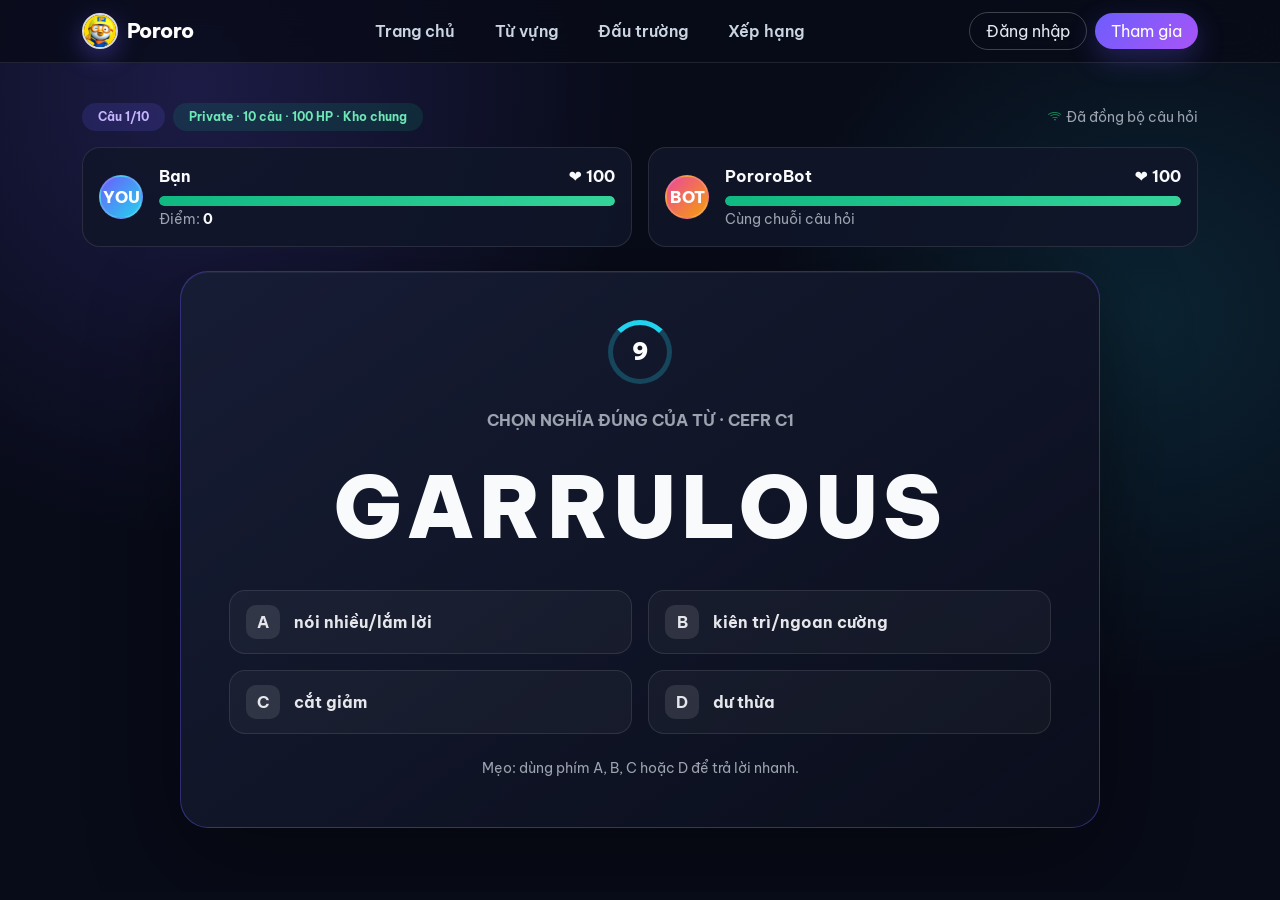
==== battle.html @ 4a579e3d "first commit" ====
<!doctype html>
<html lang="vi">
<head>
  <meta charset="utf-8"><meta name="viewport" content="width=device-width, initial-scale=1">
  <title>Trận đấu | Vocab Battle - Game từ vựng tiếng Anh 1v1</title>
  <link rel="icon" type="image/jpeg" href="assets/images/pororo.jpg">
  <link href="https://fonts.googleapis.com/css2?family=Be+Vietnam+Pro:wght@400;500;600;700;800;900&display=swap" rel="stylesheet"><link href="https://cdn.jsdelivr.net/npm/bootstrap@5.3.8/dist/css/bootstrap.min.css" rel="stylesheet"><link href="https://cdn.jsdelivr.net/npm/bootstrap-icons@1.13.1/font/bootstrap-icons.min.css" rel="stylesheet"><link href="assets/css/main.css" rel="stylesheet">
</head>
<body data-page="battle">
  <header id="siteNav"></header>
  <main class="battle-stage"><div class="container">
    <div class="d-flex flex-wrap justify-content-between align-items-center gap-2 mb-3"><div class="d-flex gap-2"><span class="badge badge-soft-primary rounded-pill px-3 py-2" id="roundLabel">Câu 1/10</span><span class="badge badge-soft-success rounded-pill px-3 py-2" id="battleModeLabel">Private · 10 câu · 100 HP</span></div><span class="small text-muted-vb"><i class="bi bi-wifi me-1 text-success"></i>Đã đồng bộ câu hỏi</span></div>
    <div class="row g-3 mb-4">
      <div class="col-6"><div class="player-card d-flex align-items-center gap-3"><div class="avatar">YOU</div><div class="flex-grow-1"><div class="d-flex justify-content-between"><strong>Bạn</strong><span>❤️ <strong id="playerHpValue">100</strong></span></div><div class="hp-track mt-2"><div class="hp-bar" id="playerHp"></div></div><small class="text-muted-vb">Điểm: <strong class="text-light" id="playerScore">0</strong></small></div></div></div>
      <div class="col-6"><div class="player-card d-flex align-items-center gap-3"><div class="avatar" style="--avatar-a:#ec4899;--avatar-b:#f59e0b">BOT</div><div class="flex-grow-1"><div class="d-flex justify-content-between"><strong>PororoBot</strong><span>❤️ <strong id="opponentHpValue">100</strong></span></div><div class="hp-track mt-2"><div class="hp-bar" id="opponentHp"></div></div><small class="text-muted-vb">Cùng chuỗi câu hỏi</small></div></div></div>
    </div>
    <section class="question-card text-center mx-auto" style="max-width:920px"><div class="d-flex justify-content-center"><div class="timer-ring" aria-label="Thời gian còn lại"><span id="timerLabel">10</span></div></div><p class="text-muted-vb text-uppercase fw-bold mt-4 mb-0">Chọn nghĩa đúng của từ · <span id="questionLevel">CEFR A1</span></p><h1 class="battle-word" id="battleWord">APPLE</h1><div class="row g-3" id="answers"></div><p class="small text-muted-vb mt-4 mb-0">Mẹo: dùng phím A, B, C hoặc D để trả lời nhanh.</p></section>
  </div></main>
  <div class="modal fade" id="resultModal" tabindex="-1" aria-hidden="true"><div class="modal-dialog modal-dialog-centered"><div class="modal-content bg-dark text-light border-secondary text-center"><div class="modal-body p-5"><i id="resultIcon" class="bi bi-trophy-fill text-warning display-2"></i><h2 class="mt-3" id="resultTitle">Chiến thắng!</h2><p class="text-muted-vb" id="resultCopy"></p><div class="d-grid gap-2"><a class="btn btn-vb rounded-pill" href="room.html">Chơi trận mới</a><a class="btn btn-outline-vb rounded-pill" href="leaderboard.html">Xem bảng xếp hạng</a></div></div></div></div></div>
  <script src="https://cdn.jsdelivr.net/npm/bootstrap@5.3.8/dist/js/bootstrap.bundle.min.js"></script><script src="assets/js/app.js"></script><script src="assets/js/vocabulary-data.js"></script><script src="assets/js/vocabulary-examples.js"></script><script src="assets/js/word-bank.js"></script><script src="assets/js/battle-config.js"></script><script src="assets/js/battle.js"></script>
</body>
</html>
---- assets/css/main.css ----
:root {
  --vb-primary: #6d5dfc;
  --vb-primary-dark: #4f46e5;
  --vb-secondary: #a855f7;
  --vb-accent: #22d3ee;
  --vb-bg: #080b18;
  --vb-surface: #11162a;
  --vb-surface-2: #171d35;
  --vb-border: rgba(255, 255, 255, 0.1);
  --vb-text: #f8fafc;
  --vb-muted: #9ca3af;
  --vb-success: #34d399;
  --vb-danger: #fb7185;
  --vb-warning: #fbbf24;
  --vb-radius: 20px;
}

* { box-sizing: border-box; }

html { scroll-behavior: smooth; }

body {
  min-height: 100vh;
  margin: 0;
  color: var(--vb-text);
  background:
    radial-gradient(circle at 15% 10%, rgba(109, 93, 252, 0.2), transparent 28rem),
    radial-gradient(circle at 90% 35%, rgba(34, 211, 238, 0.12), transparent 24rem),
    var(--vb-bg);
  font-family: "Be Vietnam Pro", system-ui, -apple-system, BlinkMacSystemFont, "Segoe UI", sans-serif;
}

.page-loader {
  position: fixed;
  z-index: 3000;
  inset: 0;
  display: grid;
  place-items: center;
  padding: 1.5rem;
  opacity: 1;
  visibility: visible;
  background:
    radial-gradient(circle at 50% 42%, rgba(109,93,252,.24), transparent 18rem),
    rgba(8,11,24,.96);
  backdrop-filter: blur(16px);
  transition: opacity .28s ease, visibility .28s ease;
}

.page-loader.is-hidden {
  opacity: 0;
  visibility: hidden;
  pointer-events: none;
}

.page-loader-card {
  display: flex;
  flex-direction: column;
  align-items: center;
  min-width: min(100%, 230px);
  padding: 1.5rem 1.75rem;
  text-align: center;
  border: 1px solid rgba(255,255,255,.1);
  border-radius: 24px;
  background: rgba(17,22,42,.82);
  box-shadow: 0 28px 80px rgba(0,0,0,.38);
}

.page-loader-logo-wrap {
  position: relative;
  display: grid;
  width: 78px;
  height: 78px;
  margin-bottom: .9rem;
  place-items: center;
}

.page-loader-logo {
  width: 58px;
  height: 58px;
  object-fit: cover;
  border: 3px solid rgba(255,255,255,.9);
  border-radius: 50%;
  box-shadow: 0 10px 28px rgba(109,93,252,.42);
}

.page-loader-ring {
  position: absolute;
  inset: 0;
  border: 3px solid rgba(255,255,255,.1);
  border-top-color: var(--vb-accent);
  border-right-color: var(--vb-primary);
  border-radius: 50%;
  animation: page-loader-spin .9s linear infinite;
}

.page-loader-title {
  color: #fff;
  font-size: 1rem;
  font-weight: 850;
}

.page-loader-message {
  margin-top: .25rem;
  color: #94a3b8;
  font-size: .78rem;
}

.page-loader-dots {
  display: flex;
  gap: .3rem;
  margin-top: .75rem;
}

.page-loader-dots i {
  width: 6px;
  height: 6px;
  border-radius: 50%;
  background: var(--vb-accent);
  animation: page-loader-dot .8s ease-in-out infinite alternate;
}

.page-loader-dots i:nth-child(2) { animation-delay: .15s; }
.page-loader-dots i:nth-child(3) { animation-delay: .3s; }

body.page-is-ready .navbar-vb,
body.page-is-ready .site-main,
body.page-is-ready .site-footer {
  animation: page-enter .42s cubic-bezier(.2,.7,.3,1) both;
}

body.page-is-ready .site-main { animation-delay: .04s; }
body.page-is-ready .site-footer { animation-delay: .08s; }

body.page-is-leaving .navbar-vb,
body.page-is-leaving .site-main,
body.page-is-leaving .site-footer {
  opacity: 0;
  transform: translateY(-8px);
  transition: opacity .2s ease, transform .2s ease;
}

@keyframes page-loader-spin {
  to { transform: rotate(360deg); }
}

@keyframes page-loader-dot {
  from { opacity: .3; transform: translateY(2px); }
  to { opacity: 1; transform: translateY(-2px); }
}

@keyframes page-enter {
  from { opacity: 0; transform: translateY(10px); }
  to { opacity: 1; transform: translateY(0); }
}

@media (prefers-reduced-motion: reduce) {
  .page-loader,
  body.page-is-leaving .navbar-vb,
  body.page-is-leaving .site-main,
  body.page-is-leaving .site-footer { transition: none; }

  .page-loader-ring,
  .page-loader-dots i,
  body.page-is-ready .navbar-vb,
  body.page-is-ready .site-main,
  body.page-is-ready .site-footer { animation: none; }
}

a { color: inherit; }

.site-main { min-height: calc(100vh - 148px); }

.navbar-vb {
  background: rgba(8, 11, 24, 0.78);
  border-bottom: 1px solid var(--vb-border);
  backdrop-filter: blur(18px);
}

.navbar-brand {
  font-weight: 800;
  letter-spacing: -0.025em;
}

.brand-mark {
  display: inline-block;
  width: 36px;
  height: 36px;
  margin-right: 0.55rem;
  object-fit: cover;
  border: 2px solid rgba(255, 255, 255, .85);
  border-radius: 50%;
  box-shadow: 0 8px 25px rgba(109, 93, 252, 0.38);
}

.brand-name { color: #fff; }
.brand-name span { color: #fff; }

.nav-link {
  color: #cbd5e1;
  font-weight: 600;
}

.nav-link:hover,
.nav-link.active { color: #fff; }

.nav-link.active { position: relative; }

.nav-link.active::after {
  position: absolute;
  right: 0.75rem;
  bottom: 0.2rem;
  left: 0.75rem;
  height: 2px;
  content: "";
  background: var(--vb-accent);
  border-radius: 999px;
}

.btn-vb {
  color: #fff;
  border: 0;
  background: linear-gradient(135deg, var(--vb-primary), var(--vb-secondary));
  box-shadow: 0 10px 28px rgba(109, 93, 252, 0.28);
}

.btn-vb:hover,
.btn-vb:focus {
  color: #fff;
  transform: translateY(-1px);
  box-shadow: 0 14px 32px rgba(109, 93, 252, 0.38);
}

.btn-outline-vb {
  color: #e2e8f0;
  border-color: rgba(255, 255, 255, 0.22);
}

.btn-outline-vb:hover {
  color: #fff;
  border-color: var(--vb-primary);
  background: rgba(109, 93, 252, 0.15);
}

.hero {
  position: relative;
  padding: 7rem 0 5rem;
  overflow: hidden;
}

.hero::after {
  position: absolute;
  top: 12%;
  right: -6rem;
  width: 22rem;
  height: 22rem;
  content: "";
  border: 1px solid rgba(255, 255, 255, 0.08);
  border-radius: 38% 62% 55% 45%;
  transform: rotate(18deg);
}

.eyebrow {
  display: inline-flex;
  gap: 0.5rem;
  align-items: center;
  padding: 0.48rem 0.85rem;
  color: #c4b5fd;
  font-size: 0.78rem;
  font-weight: 800;
  letter-spacing: 0.08em;
  text-transform: uppercase;
  border: 1px solid rgba(167, 139, 250, 0.25);
  border-radius: 999px;
  background: rgba(109, 93, 252, 0.1);
}

.hero-title {
  max-width: 780px;
  margin: 1.25rem 0;
  font-size: clamp(2.35rem, 5vw, 4.25rem);
  font-weight: 900;
  line-height: 1.03;
  letter-spacing: -0.05em;
}

.gradient-text {
  color: transparent;
  background: linear-gradient(90deg, #a78bfa, #22d3ee);
  -webkit-background-clip: text;
  background-clip: text;
}

.hero-copy {
  max-width: 640px;
  margin: 0;
  color: #aeb8cb;
  font-size: 1.1rem;
  line-height: 1.75;
}

.section-space { padding: 5rem 0; }

.section-title {
  font-size: clamp(2rem, 5vw, 3rem);
  font-weight: 850;
  letter-spacing: -0.04em;
}

.text-muted-vb { color: var(--vb-muted) !important; }

.glass-card {
  height: 100%;
  padding: 1.5rem;
  border: 1px solid var(--vb-border);
  border-radius: var(--vb-radius);
  background: linear-gradient(145deg, rgba(23, 29, 53, 0.9), rgba(14, 18, 35, 0.82));
  box-shadow: 0 24px 70px rgba(0, 0, 0, 0.25);
}

.feature-icon {
  display: grid;
  width: 50px;
  height: 50px;
  margin-bottom: 1.2rem;
  place-items: center;
  color: #fff;
  font-size: 1.3rem;
  border-radius: 15px;
  background: linear-gradient(135deg, rgba(109, 93, 252, 0.95), rgba(34, 211, 238, 0.65));
}

.stat-value {
  font-size: 2rem;
  font-weight: 900;
  letter-spacing: -0.04em;
}

.rank-row {
  display: flex;
  gap: 1rem;
  align-items: center;
  padding: 1rem 0;
  border-bottom: 1px solid var(--vb-border);
}

.rank-row:last-child { border-bottom: 0; }

.rank-number {
  width: 34px;
  font-weight: 900;
  text-align: center;
}

.avatar {
  display: grid;
  flex: 0 0 auto;
  width: 44px;
  height: 44px;
  place-items: center;
  color: #fff;
  font-weight: 800;
  border: 2px solid rgba(255,255,255,.15);
  border-radius: 50%;
  background: linear-gradient(135deg, var(--avatar-a, #6d5dfc), var(--avatar-b, #22d3ee));
}

.avatar-lg { width: 76px; height: 76px; font-size: 1.3rem; }
.avatar img { width: 100%; height: 100%; object-fit: cover; border-radius: inherit; }

.page-hero { padding: 4rem 0 2rem; }

.auth-shell {
  display: grid;
  min-height: calc(100vh - 76px);
  place-items: center;
  padding: 3rem 1rem;
}

.auth-card { width: min(100%, 470px); }

.social-btn {
  display: flex;
  gap: .75rem;
  align-items: center;
  justify-content: center;
  min-height: 48px;
  color: #e5e7eb;
  font-weight: 700;
  border: 1px solid var(--vb-border);
  border-radius: 14px;
  background: rgba(255, 255, 255, .04);
}

.social-btn:hover {
  color: #fff;
  border-color: rgba(255,255,255,.3);
  background: rgba(255,255,255,.08);
}

.social-btn.facebook { color: #dbeafe; background: rgba(24,119,242,.12); }

.auth-divider {
  display: flex;
  gap: 1rem;
  align-items: center;
  margin: 1.4rem 0;
  color: #64748b;
  font-size: .8rem;
  font-weight: 700;
  text-transform: uppercase;
}

.auth-divider::before,
.auth-divider::after {
  flex: 1;
  height: 1px;
  content: "";
  background: var(--vb-border);
}

.pororo-hero {
  position: relative;
  width: min(260px, 70vw);
  aspect-ratio: 1;
  margin: 2rem auto 0;
  overflow: hidden;
  border: 8px solid rgba(255,255,255,.08);
  border-radius: 42% 58% 46% 54%;
  box-shadow: 0 30px 80px rgba(79,70,229,.32);
  transform: rotate(3deg);
}

.pororo-hero img { width: 100%; height: 100%; object-fit: cover; }

.battle-launcher {
  position: relative;
  padding: clamp(1.25rem, 4vw, 2rem);
  border: 1px solid rgba(167,139,250,.3);
  border-radius: 28px;
  background: linear-gradient(145deg, rgba(23,29,53,.96), rgba(10,14,28,.94));
  box-shadow: 0 28px 80px rgba(0,0,0,.36), inset 0 1px 0 rgba(255,255,255,.06);
}

.battle-launcher::before {
  position: absolute;
  top: -1px;
  left: 12%;
  width: 76%;
  height: 2px;
  content: "";
  background: linear-gradient(90deg, transparent, var(--vb-accent), transparent);
}

.match-type-btn {
  display: flex;
  gap: .85rem;
  align-items: center;
  width: 100%;
  min-height: 82px;
  padding: 1rem;
  color: #e5e7eb;
  text-align: left;
  border: 1px solid var(--vb-border);
  border-radius: 17px;
  background: rgba(255,255,255,.035);
  transition: .2s ease;
}

.match-type-btn:hover,
.match-type-btn.active {
  color: #fff;
  border-color: var(--vb-primary);
  background: rgba(109,93,252,.16);
  transform: translateY(-2px);
}

.match-type-icon {
  display: grid;
  width: 42px;
  height: 42px;
  flex: 0 0 auto;
  place-items: center;
  color: #fff;
  font-size: 1.15rem;
  border-radius: 13px;
  background: linear-gradient(135deg, var(--vb-primary), var(--vb-secondary));
}

.mode-option { position: relative; }
.mode-option input { position: absolute; opacity: 0; pointer-events: none; }
.mode-option label {
  display: block;
  padding: .85rem .5rem;
  color: #94a3b8;
  font-weight: 800;
  text-align: center;
  cursor: pointer;
  border: 1px solid var(--vb-border);
  border-radius: 14px;
  background: rgba(255,255,255,.03);
  transition: .2s ease;
}
.mode-option label small { display: block; margin-top: .15rem; font-size: .68rem; font-weight: 500; }
.mode-option input:checked + label {
  color: #fff;
  border-color: var(--vb-accent);
  background: rgba(34,211,238,.11);
  box-shadow: 0 0 0 3px rgba(34,211,238,.06);
}

.battle-summary {
  display: flex;
  flex-wrap: wrap;
  gap: .5rem;
  color: #94a3b8;
  font-size: .78rem;
}
.battle-summary span { padding: .35rem .6rem; border-radius: 999px; background: rgba(255,255,255,.05); }

.form-label { color: #dbe4f3; font-weight: 700; }

.form-control,
.form-select {
  min-height: 48px;
  color: #f8fafc;
  border-color: rgba(255,255,255,.12);
  background-color: rgba(8,11,24,.72);
}

.form-control:focus,
.form-select:focus {
  color: #fff;
  border-color: var(--vb-primary);
  background-color: #0f1428;
  box-shadow: 0 0 0 .25rem rgba(109,93,252,.15);
}

.form-control::placeholder { color: #64748b; }
.form-select option { color: #111827; }

#wordModal .form-select,
#wordModal .form-select:focus {
  color: #fff;
}

#wordModal .form-select option {
  color: #fff;
  background-color: #0f1428;
}

.input-group-text {
  color: #94a3b8;
  border-color: rgba(255,255,255,.12);
  background: rgba(8,11,24,.72);
}

.profile-banner {
  height: 145px;
  border-radius: var(--vb-radius) var(--vb-radius) 0 0;
  background:
    linear-gradient(125deg, rgba(109,93,252,.9), rgba(168,85,247,.65)),
    repeating-linear-gradient(45deg, transparent, transparent 16px, rgba(255,255,255,.08) 16px, rgba(255,255,255,.08) 17px);
}

.profile-avatar-wrap { margin-top: -42px; }

.table-vb { --bs-table-bg: transparent; --bs-table-color: #e5e7eb; }
.table-vb > :not(caption) > * > * { padding: 1rem; border-bottom-color: var(--vb-border); }

.badge-soft-primary { color: #c4b5fd; background: rgba(109,93,252,.16); }
.badge-soft-success { color: #6ee7b7; background: rgba(16,185,129,.14); }
.badge-soft-warning { color: #fde68a; background: rgba(245,158,11,.15); }
.badge-soft-danger { color: #fda4af; background: rgba(244,63,94,.14); }

.role-pill {
  padding: .15rem .4rem;
  color: #fde68a;
  font-size: .62rem;
  font-weight: 800;
  text-transform: uppercase;
  border-radius: 999px;
  background: rgba(245,158,11,.16);
}

.bank-tabs {
  display: inline-flex;
  flex-wrap: wrap;
  gap: .35rem;
  padding: .3rem;
  border: 1px solid var(--vb-border);
  border-radius: 15px;
  background: rgba(8,11,24,.45);
}

.bank-tab {
  padding: .65rem 1rem;
  color: #94a3b8;
  font-weight: 750;
  border: 0;
  border-radius: 11px;
  background: transparent;
}

.bank-tab:hover,
.bank-tab.active { color: #fff; background: rgba(109,93,252,.18); }

.upload-dropzone {
  padding: 2rem 1rem;
  text-align: center;
  cursor: pointer;
  border: 1px dashed rgba(34,211,238,.38);
  border-radius: 18px;
  background: rgba(34,211,238,.045);
}

.upload-dropzone:hover,
.upload-dropzone.dragover { border-color: var(--vb-accent); background: rgba(34,211,238,.09); }

.level-filter-buttons {
  display: grid;
  grid-template-columns: repeat(6, 1fr);
  gap: .35rem;
  padding: .3rem;
  border: 1px solid var(--vb-border);
  border-radius: 14px;
  background: rgba(8,11,24,.55);
}

.level-filter-btn {
  min-height: 40px;
  padding: .45rem .35rem;
  color: #94a3b8;
  font-size: .82rem;
  font-weight: 800;
  border: 0;
  border-radius: 10px;
  background: transparent;
  transition: .18s ease;
}

.level-filter-btn:hover,
.level-filter-btn.active {
  color: #fff;
  background: linear-gradient(135deg, rgba(109,93,252,.8), rgba(168,85,247,.6));
}

@media (max-width: 575.98px) {
  .level-filter-buttons { grid-template-columns: repeat(3, 1fr); }
}

.room-code {
  padding: 1.5rem;
  color: #fff;
  font-family: ui-monospace, SFMono-Regular, Menlo, monospace;
  font-size: clamp(2rem, 8vw, 4rem);
  font-weight: 900;
  letter-spacing: .18em;
  text-align: center;
  border: 1px dashed rgba(255,255,255,.25);
  border-radius: 18px;
  background: rgba(8,11,24,.6);
}

.battle-stage {
  position: relative;
  min-height: calc(100vh - 76px);
  padding: 2.5rem 0 4rem;
  overflow: hidden;
}

.player-card {
  padding: 1rem;
  border: 1px solid var(--vb-border);
  border-radius: 18px;
  background: rgba(17,22,42,.88);
}

.hp-track {
  height: 10px;
  overflow: hidden;
  border-radius: 999px;
  background: rgba(255,255,255,.1);
}

.hp-bar {
  width: 100%;
  height: 100%;
  border-radius: inherit;
  background: linear-gradient(90deg, #10b981, #34d399);
  transition: width .45s ease, background .3s ease;
}

.question-card {
  padding: clamp(1.5rem, 5vw, 3rem);
  border: 1px solid rgba(109,93,252,.38);
  border-radius: 28px;
  background: linear-gradient(145deg, rgba(23,29,53,.98), rgba(10,14,28,.96));
  box-shadow: 0 30px 90px rgba(0,0,0,.38), inset 0 1px 0 rgba(255,255,255,.05);
}

.timer-ring {
  display: grid;
  width: 64px;
  height: 64px;
  place-items: center;
  color: #fff;
  font-size: 1.45rem;
  font-weight: 900;
  border: 5px solid rgba(34,211,238,.25);
  border-top-color: var(--vb-accent);
  border-radius: 50%;
}

.battle-word {
  margin: 1.5rem 0 2rem;
  font-size: clamp(2.4rem, 7vw, 5.3rem);
  font-weight: 900;
  letter-spacing: .06em;
}

.answer-btn {
  display: flex;
  gap: .9rem;
  align-items: center;
  width: 100%;
  min-height: 64px;
  padding: .85rem 1rem;
  color: #e5e7eb;
  font-weight: 700;
  text-align: left;
  border: 1px solid var(--vb-border);
  border-radius: 16px;
  background: rgba(255,255,255,.035);
  transition: .2s ease;
}

.answer-btn:hover:not(:disabled) {
  color: #fff;
  border-color: var(--vb-primary);
  background: rgba(109,93,252,.14);
  transform: translateY(-2px);
}

.answer-btn:disabled { cursor: not-allowed; opacity: .76; }
.answer-btn.correct { border-color: var(--vb-success); background: rgba(16,185,129,.18); }
.answer-btn.wrong { border-color: var(--vb-danger); background: rgba(244,63,94,.17); }

.answer-key {
  display: grid;
  width: 34px;
  height: 34px;
  flex: 0 0 auto;
  place-items: center;
  border-radius: 10px;
  background: rgba(255,255,255,.1);
}

.word-list-item {
  padding: 1rem;
  border-bottom: 1px solid var(--vb-border);
}

.word-list-item:last-child { border-bottom: 0; }

.word-list-summary { min-width: 0; }

.word-toggle,
.word-toggle-static {
  min-width: 0;
  padding: 0;
  color: inherit;
  text-align: left;
  border: 0;
  background: transparent;
}

.word-toggle { cursor: pointer; }

.word-toggle:focus-visible {
  outline: 2px solid var(--vb-accent);
  outline-offset: 6px;
  border-radius: 10px;
}

.word-summary-content {
  min-width: 0;
  padding: .15rem;
  border-radius: 12px;
  transition: background .18s ease;
}

.word-toggle:hover .word-summary-content { background: rgba(255,255,255,.035); }

.word-toggle-icon {
  flex: 0 0 auto;
  color: var(--vb-accent);
  transition: transform .2s ease;
}

.word-toggle-icon.is-open { transform: rotate(180deg); }

.word-example {
  margin: .85rem 0 .1rem 4.25rem;
  padding: .85rem 1rem;
  color: #dbeafe;
  border-left: 3px solid var(--vb-accent);
  border-radius: 0 12px 12px 0;
  background: rgba(34,211,238,.07);
}

.word-example-label {
  margin-bottom: .3rem;
  color: var(--vb-accent);
  font-size: .75rem;
  font-weight: 800;
  letter-spacing: .04em;
  text-transform: uppercase;
}

@media (max-width: 575.98px) {
  .word-example { margin-left: 0; }
  .word-list-summary { align-items: flex-start !important; }
  .word-summary-content { align-items: flex-start !important; }
}

.cta-panel {
  padding: clamp(2rem, 6vw, 4rem);
  border: 1px solid rgba(167,139,250,.2);
  border-radius: 30px;
  background: linear-gradient(135deg, rgba(79,70,229,.3), rgba(168,85,247,.18));
}

.site-footer {
  padding: 1.4rem 0;
  color: #7f8ba3;
  border-top: 1px solid var(--vb-border);
  background: rgba(8,11,24,.75);
}

.toast-container { z-index: 1090; }

@media (max-width: 991.98px) {
  .nav-link.active::after { display: none; }
  .navbar-collapse { padding: 1rem 0; }
  .hero { padding-top: 5rem; }
  .hero-title { max-width: 650px; }
}

@media (max-width: 575.98px) {
  .section-space { padding: 3.5rem 0; }
  .glass-card { padding: 1.15rem; }
  .room-code { letter-spacing: .08em; }
  .battle-stage { padding-top: 1.2rem; }
  .player-card .avatar { display: none; }
}
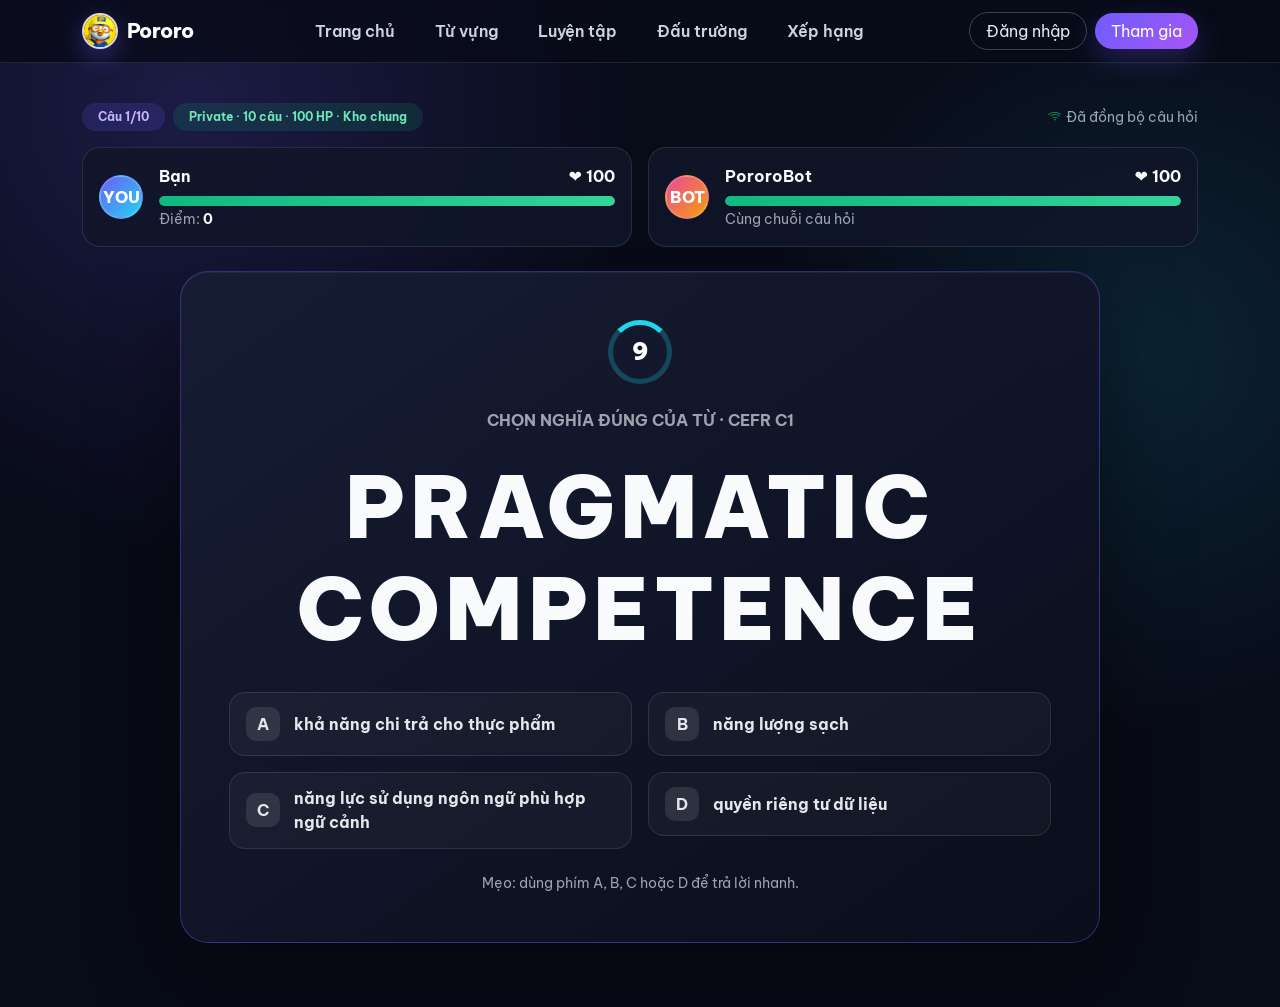
==== commit c051fa05: "Add advanced C1-C2 vocabulary practice topics" ====
--- a/battle.html
+++ b/battle.html
@@ -17,6 +17,6 @@
     <section class="question-card text-center mx-auto" style="max-width:920px"><div class="d-flex justify-content-center"><div class="timer-ring" aria-label="Thời gian còn lại"><span id="timerLabel">10</span></div></div><p class="text-muted-vb text-uppercase fw-bold mt-4 mb-0">Chọn nghĩa đúng của từ · <span id="questionLevel">CEFR A1</span></p><h1 class="battle-word" id="battleWord">APPLE</h1><div class="row g-3" id="answers"></div><p class="small text-muted-vb mt-4 mb-0">Mẹo: dùng phím A, B, C hoặc D để trả lời nhanh.</p></section>
   </div></main>
   <div class="modal fade" id="resultModal" tabindex="-1" aria-hidden="true"><div class="modal-dialog modal-dialog-centered"><div class="modal-content bg-dark text-light border-secondary text-center"><div class="modal-body p-5"><i id="resultIcon" class="bi bi-trophy-fill text-warning display-2"></i><h2 class="mt-3" id="resultTitle">Chiến thắng!</h2><p class="text-muted-vb" id="resultCopy"></p><div class="d-grid gap-2"><a class="btn btn-vb rounded-pill" href="room.html">Chơi trận mới</a><a class="btn btn-outline-vb rounded-pill" href="leaderboard.html">Xem bảng xếp hạng</a></div></div></div></div></div>
-  <script src="https://cdn.jsdelivr.net/npm/bootstrap@5.3.8/dist/js/bootstrap.bundle.min.js"></script><script src="assets/js/app.js"></script><script src="assets/js/vocabulary-data.js"></script><script src="assets/js/vocabulary-examples.js"></script><script src="assets/js/word-bank.js"></script><script src="assets/js/battle-config.js"></script><script src="assets/js/battle.js"></script>
+  <script src="https://cdn.jsdelivr.net/npm/bootstrap@5.3.8/dist/js/bootstrap.bundle.min.js"></script><script src="assets/js/app.js"></script><script src="assets/js/vocabulary-data.js"></script><script src="assets/js/vocabulary-examples.js"></script><script src="assets/js/ielts-band7-data.js"></script><script src="assets/js/ielts-advanced-data.js"></script><script src="assets/js/word-bank.js"></script><script src="assets/js/battle-config.js"></script><script src="assets/js/battle.js"></script>
 </body>
 </html>
--- a/assets/css/main.css
+++ b/assets/css/main.css
@@ -536,6 +536,16 @@
 }
 
 .form-control::placeholder { color: #64748b; }
+
+.form-control:disabled {
+  color: #cbd5e1;
+  -webkit-text-fill-color: #cbd5e1;
+  opacity: 1;
+  cursor: not-allowed;
+  border-color: rgba(255,255,255,.12);
+  background-color: rgba(8,11,24,.72);
+}
+
 .form-select option { color: #111827; }
 
 #wordModal .form-select,
@@ -563,6 +573,20 @@
 }
 
 .profile-avatar-wrap { margin-top: -42px; }
+
+.profile-page .glass-card {
+  height: auto;
+}
+
+.profile-summary-card {
+  position: static;
+}
+
+.profile-content-stack {
+  display: grid;
+  gap: 1.5rem;
+  align-content: start;
+}
 
 .table-vb { --bs-table-bg: transparent; --bs-table-color: #e5e7eb; }
 .table-vb > :not(caption) > * > * { padding: 1rem; border-bottom-color: var(--vb-border); }
@@ -618,7 +642,7 @@
 
 .level-filter-buttons {
   display: grid;
-  grid-template-columns: repeat(6, 1fr);
+  grid-template-columns: repeat(7, 1fr);
   gap: .35rem;
   padding: .3rem;
   border: 1px solid var(--vb-border);
@@ -645,7 +669,7 @@
 }
 
 @media (max-width: 575.98px) {
-  .level-filter-buttons { grid-template-columns: repeat(3, 1fr); }
+  .level-filter-buttons { grid-template-columns: repeat(4, 1fr); }
 }
 
 .room-code {
@@ -817,6 +841,365 @@
   text-transform: uppercase;
 }
 
+.practice-page { min-height: calc(100vh - 76px); }
+
+.practice-level-grid {
+  display: grid;
+  grid-template-columns: repeat(6, minmax(0, 1fr));
+  gap: 1rem;
+}
+
+.practice-section-heading {
+  display: flex;
+  gap: 1rem;
+  align-items: end;
+  justify-content: space-between;
+  margin-bottom: 1.25rem;
+}
+
+.practice-topic-heading {
+  margin-top: 4.5rem;
+}
+
+.practice-topic-total {
+  min-width: 112px;
+  padding: .7rem 1rem;
+  color: #a5b4fc;
+  text-align: center;
+  border: 1px solid rgba(129,140,248,.25);
+  border-radius: 16px;
+  background: rgba(99,102,241,.09);
+}
+
+.practice-topic-total strong {
+  display: block;
+  color: #fff;
+  font-size: 1.15rem;
+}
+
+.practice-level-card {
+  --practice-accent: #6d5dfc;
+  display: flex;
+  min-height: 245px;
+  padding: 1.35rem;
+  color: #e5e7eb;
+  text-align: left;
+  flex-direction: column;
+  border: 1px solid var(--vb-border);
+  border-radius: 22px;
+  background:
+    linear-gradient(155deg, color-mix(in srgb, var(--practice-accent) 16%, transparent), transparent 48%),
+    linear-gradient(145deg, rgba(23,29,53,.95), rgba(12,16,31,.92));
+  box-shadow: 0 20px 55px rgba(0,0,0,.22);
+  transition: transform .2s ease, border-color .2s ease, box-shadow .2s ease;
+}
+
+.practice-level-card[data-practice-level="A1"] { --practice-accent: #34d399; }
+.practice-level-card[data-practice-level="A2"] { --practice-accent: #22d3ee; }
+.practice-level-card[data-practice-level="B1"] { --practice-accent: #60a5fa; }
+.practice-level-card[data-practice-level="B2"] { --practice-accent: #a78bfa; }
+.practice-level-card[data-practice-level="C1"] { --practice-accent: #f59e0b; }
+.practice-level-card[data-practice-level="C2"] { --practice-accent: #fb7185; }
+
+.practice-level-card:hover,
+.practice-level-card:focus-visible {
+  color: #fff;
+  border-color: color-mix(in srgb, var(--practice-accent) 72%, white 8%);
+  box-shadow: 0 24px 70px color-mix(in srgb, var(--practice-accent) 16%, transparent);
+  transform: translateY(-5px);
+}
+
+.practice-level-card:focus-visible {
+  outline: 3px solid color-mix(in srgb, var(--practice-accent) 45%, transparent);
+  outline-offset: 3px;
+}
+
+.practice-level-icon {
+  display: grid;
+  width: 48px;
+  height: 48px;
+  margin-bottom: 1rem;
+  color: var(--practice-accent);
+  font-size: 1.55rem;
+  place-items: center;
+  border-radius: 15px;
+  background: color-mix(in srgb, var(--practice-accent) 14%, transparent);
+}
+
+.practice-level-code {
+  color: var(--practice-accent);
+  font-size: 2rem;
+  font-weight: 900;
+  letter-spacing: -.04em;
+}
+
+.practice-level-description {
+  margin: .55rem 0 1.25rem;
+  color: #94a3b8;
+  font-size: .86rem;
+  line-height: 1.55;
+}
+
+.practice-level-footer {
+  display: flex;
+  gap: .6rem;
+  align-items: center;
+  justify-content: space-between;
+  margin-top: auto;
+  padding-top: .9rem;
+  color: #cbd5e1;
+  font-size: .72rem;
+  font-weight: 750;
+  border-top: 1px solid rgba(255,255,255,.08);
+}
+
+.practice-topic-grid {
+  display: grid;
+  grid-template-columns: repeat(3, minmax(0, 1fr));
+  gap: .85rem;
+}
+
+.practice-topic-card {
+  display: grid;
+  min-height: 108px;
+  padding: 1rem;
+  color: #e5e7eb;
+  text-align: left;
+  grid-template-columns: auto auto 1fr auto;
+  gap: .8rem;
+  align-items: center;
+  border: 1px solid var(--vb-border);
+  border-radius: 19px;
+  background:
+    radial-gradient(circle at 10% 15%, rgba(34,211,238,.09), transparent 42%),
+    linear-gradient(145deg, rgba(23,29,53,.94), rgba(12,16,31,.92));
+  box-shadow: 0 16px 38px rgba(0,0,0,.18);
+  transition: transform .2s ease, border-color .2s ease, background .2s ease;
+}
+
+.practice-topic-card:hover,
+.practice-topic-card:focus-visible {
+  color: #fff;
+  border-color: rgba(34,211,238,.55);
+  background:
+    radial-gradient(circle at 10% 15%, rgba(34,211,238,.16), transparent 48%),
+    linear-gradient(145deg, rgba(28,37,66,.96), rgba(13,19,36,.94));
+  transform: translateY(-3px);
+}
+
+.practice-topic-card:focus-visible {
+  outline: 3px solid rgba(34,211,238,.24);
+  outline-offset: 3px;
+}
+
+.practice-topic-number {
+  color: #64748b;
+  font-size: .68rem;
+  font-weight: 900;
+  letter-spacing: .08em;
+}
+
+.practice-topic-icon {
+  display: grid;
+  width: 42px;
+  height: 42px;
+  color: #67e8f9;
+  font-size: 1.1rem;
+  place-items: center;
+  border-radius: 13px;
+  background: rgba(34,211,238,.11);
+}
+
+.practice-topic-copy {
+  display: flex;
+  min-width: 0;
+  flex-direction: column;
+}
+
+.practice-topic-copy strong {
+  overflow: hidden;
+  text-overflow: ellipsis;
+  white-space: nowrap;
+}
+
+.practice-topic-copy span {
+  margin-top: .2rem;
+  color: #94a3b8;
+  font-size: .72rem;
+}
+
+.practice-topic-arrow {
+  color: #64748b;
+  font-size: 1.4rem;
+  transition: color .2s ease, transform .2s ease;
+}
+
+.practice-topic-card:hover .practice-topic-arrow,
+.practice-topic-card:focus-visible .practice-topic-arrow {
+  color: #67e8f9;
+  transform: translateX(3px);
+}
+
+.practice-topic-badge {
+  color: #a5f3fc;
+  border: 1px solid rgba(34,211,238,.2);
+  background: rgba(34,211,238,.09);
+}
+
+.practice-session,
+.practice-result { padding: 2.5rem 0 5rem; }
+
+.practice-toolbar,
+.practice-stats {
+  display: flex;
+  flex-wrap: wrap;
+  gap: .75rem;
+  align-items: center;
+  justify-content: space-between;
+  max-width: 920px;
+  margin-inline: auto;
+}
+
+.practice-progress {
+  max-width: 920px;
+  height: 11px;
+  margin: 1rem auto;
+  overflow: hidden;
+  border-radius: 999px;
+  background: rgba(255,255,255,.09);
+}
+
+.practice-progress-bar {
+  width: 0;
+  height: 100%;
+  border-radius: inherit;
+  background: linear-gradient(90deg, var(--vb-primary), var(--vb-accent));
+  transition: width .35s ease;
+}
+
+.practice-stats {
+  justify-content: flex-start;
+  margin-bottom: 1.25rem;
+}
+
+.practice-stats span {
+  padding: .5rem .75rem;
+  color: #cbd5e1;
+  font-size: .82rem;
+  border: 1px solid rgba(255,255,255,.08);
+  border-radius: 999px;
+  background: rgba(255,255,255,.035);
+}
+
+.practice-question-card { max-width: 920px; }
+
+.practice-word-meta span {
+  display: inline-flex;
+  padding: .35rem .7rem;
+  color: #c4b5fd;
+  font-size: .75rem;
+  font-weight: 800;
+  border-radius: 999px;
+  background: rgba(109,93,252,.15);
+}
+
+.practice-question-card .answer-btn.correct,
+.practice-question-card .answer-btn.wrong { opacity: 1; }
+
+.practice-feedback {
+  margin-top: 1.4rem;
+  padding: 1rem 1.15rem;
+  color: #e2e8f0;
+  text-align: left;
+  border: 1px solid rgba(255,255,255,.1);
+  border-radius: 16px;
+  background: rgba(255,255,255,.035);
+}
+
+.practice-feedback.is-correct {
+  border-color: rgba(52,211,153,.32);
+  background: rgba(16,185,129,.09);
+}
+
+.practice-feedback.is-wrong {
+  border-color: rgba(251,191,36,.32);
+  background: rgba(245,158,11,.08);
+}
+
+.practice-feedback-heading {
+  margin-bottom: .55rem;
+  color: #fff;
+  font-weight: 850;
+}
+
+.practice-feedback.is-correct .practice-feedback-heading { color: #6ee7b7; }
+.practice-feedback.is-wrong .practice-feedback-heading { color: #fde68a; }
+
+.practice-example {
+  margin-top: .5rem;
+  color: #93c5fd;
+  font-style: italic;
+}
+
+.practice-page .glass-card { height: auto; }
+
+.practice-result-card {
+  max-width: 880px;
+  padding: clamp(1.5rem, 5vw, 3rem);
+}
+
+.practice-result-icon {
+  display: grid;
+  width: 82px;
+  height: 82px;
+  margin: 0 auto;
+  color: #fde68a;
+  font-size: 2.2rem;
+  place-items: center;
+  border: 1px solid rgba(251,191,36,.25);
+  border-radius: 26px;
+  background: linear-gradient(135deg, rgba(245,158,11,.2), rgba(109,93,252,.18));
+}
+
+.practice-result-stat {
+  height: 100%;
+  padding: 1rem .5rem;
+  border: 1px solid rgba(255,255,255,.08);
+  border-radius: 16px;
+  background: rgba(255,255,255,.035);
+}
+
+.practice-result-stat strong {
+  display: block;
+  color: #fff;
+  font-size: clamp(1.2rem, 4vw, 1.8rem);
+  font-weight: 900;
+}
+
+.practice-result-stat span { color: #94a3b8; font-size: .75rem; }
+
+.practice-mistakes {
+  max-height: 360px;
+  padding: 1.1rem;
+  overflow-y: auto;
+  border: 1px solid rgba(251,191,36,.18);
+  border-radius: 18px;
+  background: rgba(8,11,24,.48);
+}
+
+.practice-mistake-item {
+  display: grid;
+  gap: .25rem;
+  padding: .85rem 0;
+  border-bottom: 1px solid rgba(255,255,255,.08);
+}
+
+.practice-mistake-item:last-child { border-bottom: 0; }
+.practice-mistake-item div { display: flex; gap: .6rem; justify-content: space-between; }
+.practice-mistake-item div span { color: #cbd5e1; }
+.practice-mistake-item small { color: #fda4af; }
+.practice-mistake-item .practice-mistake-example { color: #93c5fd; font-style: italic; }
+
 @media (max-width: 575.98px) {
   .word-example { margin-left: 0; }
   .word-list-summary { align-items: flex-start !important; }
@@ -839,11 +1222,16 @@
 
 .toast-container { z-index: 1090; }
 
+@media (max-width: 1199.98px) {
+  .practice-level-grid { grid-template-columns: repeat(3, minmax(0, 1fr)); }
+}
+
 @media (max-width: 991.98px) {
   .nav-link.active::after { display: none; }
   .navbar-collapse { padding: 1rem 0; }
   .hero { padding-top: 5rem; }
   .hero-title { max-width: 650px; }
+  .practice-topic-grid { grid-template-columns: repeat(2, minmax(0, 1fr)); }
 }
 
 @media (max-width: 575.98px) {
@@ -852,4 +1240,13 @@
   .room-code { letter-spacing: .08em; }
   .battle-stage { padding-top: 1.2rem; }
   .player-card .avatar { display: none; }
-}
+  .practice-level-grid { grid-template-columns: 1fr; }
+  .practice-section-heading { align-items: flex-start; flex-direction: column; }
+  .practice-topic-heading { margin-top: 3.5rem; }
+  .practice-topic-grid { grid-template-columns: 1fr; }
+  .practice-level-card { min-height: 220px; }
+  .practice-toolbar { align-items: flex-start; }
+  .practice-stats { gap: .45rem; }
+  .practice-stats span { padding: .45rem .6rem; font-size: .72rem; }
+  .practice-mistake-item div { flex-direction: column; gap: .2rem; }
+}
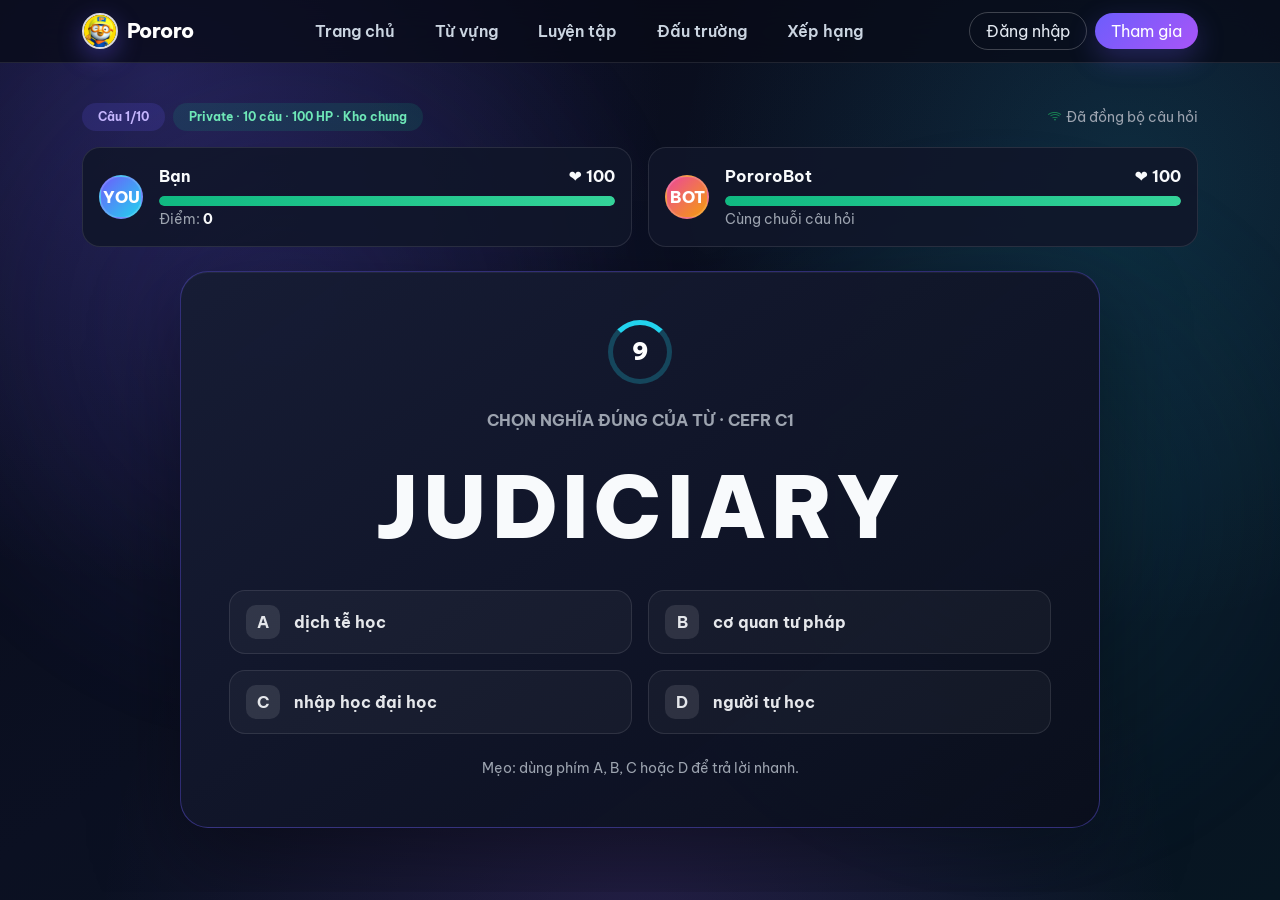
==== commit f8b5c86c: "Update verified IELTS practice data and visual effects" ====
--- a/battle.html
+++ b/battle.html
@@ -17,6 +17,6 @@
     <section class="question-card text-center mx-auto" style="max-width:920px"><div class="d-flex justify-content-center"><div class="timer-ring" aria-label="Thời gian còn lại"><span id="timerLabel">10</span></div></div><p class="text-muted-vb text-uppercase fw-bold mt-4 mb-0">Chọn nghĩa đúng của từ · <span id="questionLevel">CEFR A1</span></p><h1 class="battle-word" id="battleWord">APPLE</h1><div class="row g-3" id="answers"></div><p class="small text-muted-vb mt-4 mb-0">Mẹo: dùng phím A, B, C hoặc D để trả lời nhanh.</p></section>
   </div></main>
   <div class="modal fade" id="resultModal" tabindex="-1" aria-hidden="true"><div class="modal-dialog modal-dialog-centered"><div class="modal-content bg-dark text-light border-secondary text-center"><div class="modal-body p-5"><i id="resultIcon" class="bi bi-trophy-fill text-warning display-2"></i><h2 class="mt-3" id="resultTitle">Chiến thắng!</h2><p class="text-muted-vb" id="resultCopy"></p><div class="d-grid gap-2"><a class="btn btn-vb rounded-pill" href="room.html">Chơi trận mới</a><a class="btn btn-outline-vb rounded-pill" href="leaderboard.html">Xem bảng xếp hạng</a></div></div></div></div></div>
-  <script src="https://cdn.jsdelivr.net/npm/bootstrap@5.3.8/dist/js/bootstrap.bundle.min.js"></script><script src="assets/js/app.js"></script><script src="assets/js/vocabulary-data.js"></script><script src="assets/js/vocabulary-examples.js"></script><script src="assets/js/ielts-band7-data.js"></script><script src="assets/js/ielts-advanced-data.js"></script><script src="assets/js/word-bank.js"></script><script src="assets/js/battle-config.js"></script><script src="assets/js/battle.js"></script>
+  <script src="https://cdn.jsdelivr.net/npm/bootstrap@5.3.8/dist/js/bootstrap.bundle.min.js"></script><script src="assets/js/app.js"></script><script src="assets/js/vocabulary-data.js"></script><script src="assets/js/vocabulary-examples.js"></script><script src="assets/js/ielts-band7-data.js"></script><script src="assets/js/word-bank.js"></script><script src="assets/js/battle-config.js"></script><script src="assets/js/battle.js"></script>
 </body>
 </html>
--- a/assets/css/main.css
+++ b/assets/css/main.css
@@ -20,14 +20,33 @@
 html { scroll-behavior: smooth; }
 
 body {
+  position: relative;
+  isolation: isolate;
   min-height: 100vh;
   margin: 0;
+  overflow-x: hidden;
   color: var(--vb-text);
   background:
-    radial-gradient(circle at 15% 10%, rgba(109, 93, 252, 0.2), transparent 28rem),
-    radial-gradient(circle at 90% 35%, rgba(34, 211, 238, 0.12), transparent 24rem),
-    var(--vb-bg);
+    radial-gradient(circle at 12% 8%, rgba(109,93,252,.24), transparent 32rem),
+    radial-gradient(circle at 88% 20%, rgba(34,211,238,.14), transparent 28rem),
+    radial-gradient(circle at 50% 105%, rgba(168,85,247,.16), transparent 34rem),
+    linear-gradient(145deg, #080b18 0%, #0b1022 48%, #071622 100%);
+  background-attachment: fixed;
   font-family: "Be Vietnam Pro", system-ui, -apple-system, BlinkMacSystemFont, "Segoe UI", sans-serif;
+}
+
+body::before {
+  position: fixed;
+  z-index: -1;
+  inset: -20%;
+  content: "";
+  pointer-events: none;
+  background:
+    radial-gradient(circle at 30% 40%, rgba(109,93,252,.13), transparent 26rem),
+    radial-gradient(circle at 70% 55%, rgba(34,211,238,.09), transparent 24rem);
+  filter: blur(24px);
+  will-change: transform;
+  animation: aurora-drift 16s ease-in-out infinite alternate;
 }
 
 .page-loader {
@@ -153,6 +172,11 @@
   to { opacity: 1; transform: translateY(0); }
 }
 
+@keyframes aurora-drift {
+  from { transform: translate3d(-2%, -1%, 0) scale(1); }
+  to { transform: translate3d(3%, 2%, 0) scale(1.06); }
+}
+
 @media (prefers-reduced-motion: reduce) {
   .page-loader,
   body.page-is-leaving .navbar-vb,
@@ -161,6 +185,7 @@
 
   .page-loader-ring,
   .page-loader-dots i,
+  body::before,
   body.page-is-ready .navbar-vb,
   body.page-is-ready .site-main,
   body.page-is-ready .site-footer { animation: none; }
@@ -1091,7 +1116,47 @@
   background: rgba(255,255,255,.035);
 }
 
-.practice-question-card { max-width: 920px; }
+.practice-question-card {
+  position: relative;
+  max-width: 920px;
+  overflow: hidden;
+  isolation: isolate;
+}
+
+.practice-question-card::after {
+  position: absolute;
+  z-index: -1;
+  inset: 0;
+  content: "";
+  opacity: 0;
+  pointer-events: none;
+}
+
+.practice-question-card .battle-word {
+  max-width: 100%;
+  margin: 1rem 0 1.6rem;
+  font-family: "Be Vietnam Pro", system-ui, -apple-system, BlinkMacSystemFont, "Segoe UI", sans-serif;
+  font-size: clamp(1.7rem, 4vw, 3rem);
+  font-weight: 800;
+  line-height: 1.2;
+  letter-spacing: .015em;
+  text-wrap: balance;
+  overflow-wrap: anywhere;
+}
+
+.practice-question-card .battle-word.is-long {
+  font-size: clamp(1.55rem, 3.4vw, 2.65rem);
+}
+
+.practice-question-card .battle-word.is-very-long {
+  font-size: clamp(1.4rem, 3vw, 2.25rem);
+}
+
+.practice-question-card .answer-btn {
+  font-size: clamp(.92rem, 1.3vw, 1.02rem);
+  font-weight: 600;
+  line-height: 1.45;
+}
 
 .practice-word-meta span {
   display: inline-flex;
@@ -1106,6 +1171,54 @@
 .practice-question-card .answer-btn.correct,
 .practice-question-card .answer-btn.wrong { opacity: 1; }
 
+.practice-question-card .answer-btn.correct {
+  color: #ecfdf5;
+  box-shadow: 0 0 0 1px rgba(52,211,153,.16), 0 12px 34px rgba(16,185,129,.2);
+  animation: practice-answer-correct .55s cubic-bezier(.2,.85,.35,1.25);
+}
+
+.practice-question-card .answer-btn.correct .answer-key {
+  color: #052e24;
+  background: #6ee7b7;
+}
+
+.practice-question-card .answer-btn.wrong {
+  color: #fff1f2;
+  box-shadow: 0 0 0 1px rgba(251,113,133,.15), 0 10px 30px rgba(244,63,94,.17);
+  animation: practice-answer-wrong .42s ease both;
+}
+
+.practice-question-card .answer-btn.wrong .answer-key {
+  color: #4c0519;
+  background: #fda4af;
+}
+
+.practice-question-card.answer-state-correct {
+  animation: practice-card-correct .58s ease both;
+}
+
+.practice-question-card.answer-state-correct::after {
+  background: radial-gradient(circle at 50% 42%, rgba(52,211,153,.2), transparent 56%);
+  animation: practice-state-flash .75s ease-out both;
+}
+
+.practice-question-card.answer-state-correct .battle-word {
+  animation: practice-word-correct .55s cubic-bezier(.2,.8,.3,1.2);
+}
+
+.practice-question-card.answer-state-wrong {
+  animation: practice-card-wrong .42s ease both;
+}
+
+.practice-question-card.answer-state-wrong::after {
+  background: radial-gradient(circle at 50% 42%, rgba(251,113,133,.16), transparent 58%);
+  animation: practice-state-flash .65s ease-out both;
+}
+
+.practice-question-card.answer-state-wrong .battle-word {
+  animation: practice-word-wrong .38s ease both;
+}
+
 .practice-feedback {
   margin-top: 1.4rem;
   padding: 1rem 1.15rem;
@@ -1134,6 +1247,66 @@
 
 .practice-feedback.is-correct .practice-feedback-heading { color: #6ee7b7; }
 .practice-feedback.is-wrong .practice-feedback-heading { color: #fde68a; }
+
+.practice-feedback:not(.d-none) {
+  animation: practice-feedback-in .35s cubic-bezier(.2,.75,.25,1) both;
+}
+
+.practice-feedback:not(.d-none) .practice-feedback-heading i {
+  display: inline-block;
+  animation: practice-feedback-icon .45s cubic-bezier(.2,.8,.3,1.3) both;
+}
+
+@keyframes practice-answer-correct {
+  0% { transform: scale(1); }
+  45% { transform: scale(1.025); }
+  100% { transform: scale(1); }
+}
+
+@keyframes practice-answer-wrong {
+  0%, 100% { transform: translateX(0); }
+  20% { transform: translateX(-7px); }
+  40% { transform: translateX(6px); }
+  60% { transform: translateX(-4px); }
+  80% { transform: translateX(2px); }
+}
+
+@keyframes practice-card-correct {
+  0%, 100% { border-color: rgba(109,93,252,.38); }
+  45% { border-color: rgba(52,211,153,.7); box-shadow: 0 30px 90px rgba(0,0,0,.38), 0 0 32px rgba(16,185,129,.17); }
+}
+
+@keyframes practice-card-wrong {
+  0%, 100% { border-color: rgba(109,93,252,.38); }
+  45% { border-color: rgba(251,113,133,.64); box-shadow: 0 30px 90px rgba(0,0,0,.38), 0 0 28px rgba(244,63,94,.14); }
+}
+
+@keyframes practice-state-flash {
+  0% { opacity: 0; transform: scale(.96); }
+  35% { opacity: 1; }
+  100% { opacity: 0; transform: scale(1.04); }
+}
+
+@keyframes practice-word-correct {
+  0%, 100% { transform: translateY(0); }
+  45% { color: #a7f3d0; transform: translateY(-3px) scale(1.015); }
+}
+
+@keyframes practice-word-wrong {
+  0%, 100% { transform: translateX(0); }
+  35% { color: #fecdd3; transform: translateX(-3px); }
+  70% { transform: translateX(3px); }
+}
+
+@keyframes practice-feedback-in {
+  from { opacity: 0; transform: translateY(8px); }
+  to { opacity: 1; transform: translateY(0); }
+}
+
+@keyframes practice-feedback-icon {
+  from { opacity: 0; transform: scale(.55) rotate(-12deg); }
+  to { opacity: 1; transform: scale(1) rotate(0); }
+}
 
 .practice-example {
   margin-top: .5rem;
@@ -1235,6 +1408,8 @@
 }
 
 @media (max-width: 575.98px) {
+  body { background-attachment: scroll; }
+  body::before { filter: blur(18px); animation-duration: 22s; }
   .section-space { padding: 3.5rem 0; }
   .glass-card { padding: 1.15rem; }
   .room-code { letter-spacing: .08em; }
@@ -1248,5 +1423,18 @@
   .practice-toolbar { align-items: flex-start; }
   .practice-stats { gap: .45rem; }
   .practice-stats span { padding: .45rem .6rem; font-size: .72rem; }
+  .practice-question-card .battle-word { margin-bottom: 1.3rem; }
+  .practice-question-card .answer-btn { min-height: 58px; }
   .practice-mistake-item div { flex-direction: column; gap: .2rem; }
 }
+
+@media (prefers-reduced-motion: reduce) {
+  .practice-question-card,
+  .practice-question-card::after,
+  .practice-question-card .battle-word,
+  .practice-question-card .answer-btn,
+  .practice-feedback:not(.d-none),
+  .practice-feedback:not(.d-none) .practice-feedback-heading i {
+    animation: none !important;
+  }
+}
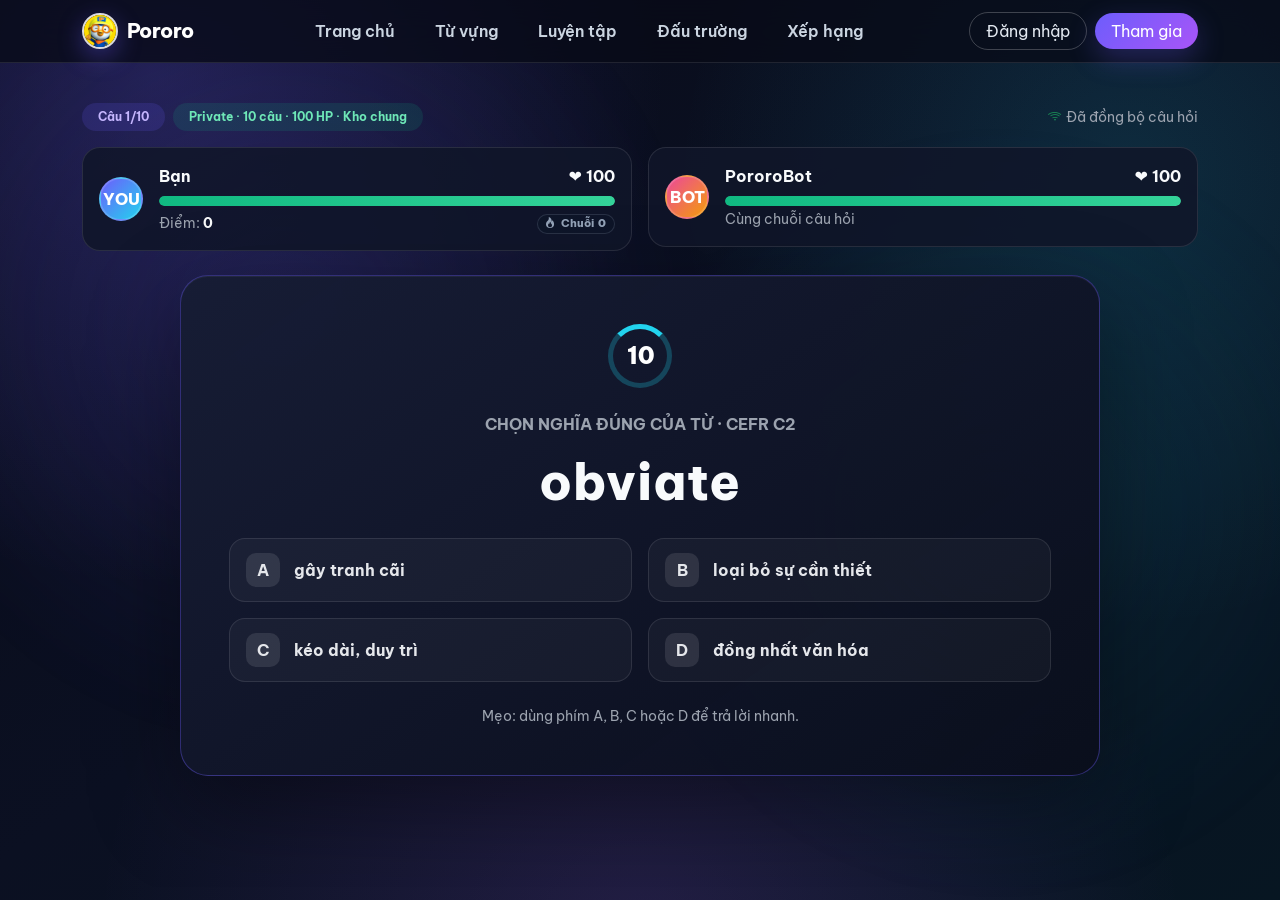
==== commit 1ba1fdfc: "Add battle streak effects and IPA pronunciations" ====
--- a/battle.html
+++ b/battle.html
@@ -11,10 +11,11 @@
   <main class="battle-stage"><div class="container">
     <div class="d-flex flex-wrap justify-content-between align-items-center gap-2 mb-3"><div class="d-flex gap-2"><span class="badge badge-soft-primary rounded-pill px-3 py-2" id="roundLabel">Câu 1/10</span><span class="badge badge-soft-success rounded-pill px-3 py-2" id="battleModeLabel">Private · 10 câu · 100 HP</span></div><span class="small text-muted-vb"><i class="bi bi-wifi me-1 text-success"></i>Đã đồng bộ câu hỏi</span></div>
     <div class="row g-3 mb-4">
-      <div class="col-6"><div class="player-card d-flex align-items-center gap-3"><div class="avatar">YOU</div><div class="flex-grow-1"><div class="d-flex justify-content-between"><strong>Bạn</strong><span>❤️ <strong id="playerHpValue">100</strong></span></div><div class="hp-track mt-2"><div class="hp-bar" id="playerHp"></div></div><small class="text-muted-vb">Điểm: <strong class="text-light" id="playerScore">0</strong></small></div></div></div>
+      <div class="col-6"><div class="player-card d-flex align-items-center gap-3"><div class="avatar">YOU</div><div class="flex-grow-1"><div class="d-flex justify-content-between"><strong>Bạn</strong><span>❤️ <strong id="playerHpValue">100</strong></span></div><div class="hp-track mt-2"><div class="hp-bar" id="playerHp"></div></div><div class="battle-player-meta"><small class="text-muted-vb">Điểm: <strong class="text-light" id="playerScore">0</strong></small><span class="battle-streak-pill" id="playerStreakBadge"><i class="bi bi-fire"></i> Chuỗi <strong id="playerStreak">0</strong></span></div></div></div></div>
       <div class="col-6"><div class="player-card d-flex align-items-center gap-3"><div class="avatar" style="--avatar-a:#ec4899;--avatar-b:#f59e0b">BOT</div><div class="flex-grow-1"><div class="d-flex justify-content-between"><strong>PororoBot</strong><span>❤️ <strong id="opponentHpValue">100</strong></span></div><div class="hp-track mt-2"><div class="hp-bar" id="opponentHp"></div></div><small class="text-muted-vb">Cùng chuỗi câu hỏi</small></div></div></div>
     </div>
-    <section class="question-card text-center mx-auto" style="max-width:920px"><div class="d-flex justify-content-center"><div class="timer-ring" aria-label="Thời gian còn lại"><span id="timerLabel">10</span></div></div><p class="text-muted-vb text-uppercase fw-bold mt-4 mb-0">Chọn nghĩa đúng của từ · <span id="questionLevel">CEFR A1</span></p><h1 class="battle-word" id="battleWord">APPLE</h1><div class="row g-3" id="answers"></div><p class="small text-muted-vb mt-4 mb-0">Mẹo: dùng phím A, B, C hoặc D để trả lời nhanh.</p></section>
+    <section class="question-card battle-question-card text-center mx-auto"><div class="d-flex justify-content-center"><div class="timer-ring" aria-label="Thời gian còn lại"><span id="timerLabel">10</span></div></div><p class="text-muted-vb text-uppercase fw-bold mt-4 mb-0">Chọn nghĩa đúng của từ · <span id="questionLevel">CEFR A1</span></p><h1 class="battle-word" id="battleWord">apple</h1><div class="row g-3" id="answers"></div><p class="small text-muted-vb mt-4 mb-0">Mẹo: dùng phím A, B, C hoặc D để trả lời nhanh.</p></section>
+    <div class="battle-streak-fx" id="battleStreakFx" aria-live="polite" aria-atomic="true"></div>
   </div></main>
   <div class="modal fade" id="resultModal" tabindex="-1" aria-hidden="true"><div class="modal-dialog modal-dialog-centered"><div class="modal-content bg-dark text-light border-secondary text-center"><div class="modal-body p-5"><i id="resultIcon" class="bi bi-trophy-fill text-warning display-2"></i><h2 class="mt-3" id="resultTitle">Chiến thắng!</h2><p class="text-muted-vb" id="resultCopy"></p><div class="d-grid gap-2"><a class="btn btn-vb rounded-pill" href="room.html">Chơi trận mới</a><a class="btn btn-outline-vb rounded-pill" href="leaderboard.html">Xem bảng xếp hạng</a></div></div></div></div></div>
   <script src="https://cdn.jsdelivr.net/npm/bootstrap@5.3.8/dist/js/bootstrap.bundle.min.js"></script><script src="assets/js/app.js"></script><script src="assets/js/vocabulary-data.js"></script><script src="assets/js/vocabulary-examples.js"></script><script src="assets/js/ielts-band7-data.js"></script><script src="assets/js/word-bank.js"></script><script src="assets/js/battle-config.js"></script><script src="assets/js/battle.js"></script>
--- a/assets/css/main.css
+++ b/assets/css/main.css
@@ -767,6 +767,33 @@
   letter-spacing: .06em;
 }
 
+.battle-question-card {
+  position: relative;
+  max-width: 920px;
+  overflow: hidden;
+  isolation: isolate;
+}
+
+.battle-question-card .battle-word {
+  max-width: 100%;
+  margin: 1rem 0 1.6rem;
+  font-family: "Be Vietnam Pro", system-ui, -apple-system, BlinkMacSystemFont, "Segoe UI", sans-serif;
+  font-size: clamp(1.75rem, 4vw, 3.15rem);
+  font-weight: 800;
+  line-height: 1.2;
+  letter-spacing: .015em;
+  text-wrap: balance;
+  overflow-wrap: anywhere;
+}
+
+.battle-question-card .battle-word.is-long {
+  font-size: clamp(1.55rem, 3.4vw, 2.7rem);
+}
+
+.battle-question-card .battle-word.is-very-long {
+  font-size: clamp(1.4rem, 3vw, 2.3rem);
+}
+
 .answer-btn {
   display: flex;
   gap: .9rem;
@@ -804,6 +831,160 @@
   background: rgba(255,255,255,.1);
 }
 
+.battle-player-meta {
+  display: flex;
+  gap: .65rem;
+  align-items: center;
+  justify-content: space-between;
+  margin-top: .45rem;
+}
+
+.battle-streak-pill {
+  display: inline-flex;
+  gap: .28rem;
+  align-items: center;
+  padding: .22rem .48rem;
+  color: #94a3b8;
+  font-size: .68rem;
+  font-weight: 800;
+  line-height: 1;
+  border: 1px solid rgba(148,163,184,.2);
+  border-radius: 999px;
+  background: rgba(15,23,42,.62);
+}
+
+.battle-streak-pill.is-active {
+  color: #fff7ed;
+  border-color: rgba(251,146,60,.55);
+  background: linear-gradient(135deg, rgba(234,88,12,.34), rgba(245,158,11,.2));
+  box-shadow: 0 0 18px rgba(249,115,22,.22);
+}
+
+.battle-streak-pill.is-bumped { animation: battle-streak-pill-bump .48s cubic-bezier(.2,.8,.3,1.3); }
+.battle-streak-pill.is-broken { animation: battle-streak-pill-break .42s ease; }
+
+.battle-streak-fx {
+  position: fixed;
+  z-index: 1080;
+  left: 50%;
+  top: 38%;
+  width: 0;
+  height: 0;
+  color: #fff7ed;
+  pointer-events: none;
+}
+
+.battle-streak-burst {
+  position: absolute;
+  display: grid;
+  left: 0;
+  top: 0;
+  min-width: min(82vw, 340px);
+  padding: 1.05rem 1.4rem;
+  text-align: center;
+  border: 2px solid rgba(251,191,36,.68);
+  border-radius: 24px;
+  background: linear-gradient(145deg, rgba(124,45,18,.96), rgba(234,88,12,.94) 54%, rgba(245,158,11,.94));
+  box-shadow: 0 0 0 8px rgba(249,115,22,.13), 0 22px 65px rgba(0,0,0,.48), 0 0 44px rgba(249,115,22,.48);
+  opacity: 0;
+  transform: translate(-50%, -50%) scale(.35) rotate(-5deg);
+}
+
+.battle-streak-fx.is-visible .battle-streak-burst {
+  animation: battle-streak-burst 1.08s cubic-bezier(.18,.8,.3,1.18) both;
+}
+
+.battle-streak-burst > i {
+  margin-bottom: .2rem;
+  color: #fde68a;
+  font-size: 2rem;
+  filter: drop-shadow(0 0 12px rgba(253,224,71,.72));
+}
+
+.battle-streak-burst strong {
+  display: block;
+  font-size: clamp(1.35rem, 4vw, 2.15rem);
+  font-weight: 950;
+  line-height: 1;
+  letter-spacing: .06em;
+  text-shadow: 0 3px 0 rgba(124,45,18,.45);
+}
+
+.battle-streak-burst span {
+  display: block;
+  margin-top: .38rem;
+  font-size: .75rem;
+  font-weight: 850;
+  letter-spacing: .14em;
+}
+
+.battle-streak-fx.is-electric .battle-streak-burst {
+  border-color: rgba(103,232,249,.82);
+  background: linear-gradient(145deg, rgba(49,46,129,.97), rgba(109,40,217,.96) 55%, rgba(8,145,178,.94));
+  box-shadow: 0 0 0 8px rgba(34,211,238,.13), 0 22px 68px rgba(0,0,0,.5), 0 0 52px rgba(34,211,238,.48);
+}
+
+.battle-streak-fx.is-legendary .battle-streak-burst {
+  color: #422006;
+  border-color: rgba(255,255,255,.9);
+  background: linear-gradient(135deg, #fef08a, #facc15 42%, #fb7185 78%, #a78bfa);
+  box-shadow: 0 0 0 9px rgba(250,204,21,.16), 0 24px 72px rgba(0,0,0,.5), 0 0 62px rgba(250,204,21,.62);
+}
+
+.battle-streak-fx.is-broken .battle-streak-burst {
+  color: #fff1f2;
+  border-color: rgba(251,113,133,.62);
+  background: linear-gradient(145deg, rgba(76,5,25,.96), rgba(190,18,60,.92));
+  box-shadow: 0 0 0 8px rgba(244,63,94,.12), 0 20px 58px rgba(0,0,0,.48), 0 0 38px rgba(244,63,94,.38);
+}
+
+.battle-streak-spark {
+  position: absolute;
+  left: 0;
+  top: 0;
+  width: 7px;
+  height: 32px;
+  border-radius: 999px;
+  background: linear-gradient(#fff, #facc15, #fb923c);
+  box-shadow: 0 0 13px #facc15;
+  opacity: 0;
+  transform: translate(-50%, -50%) rotate(var(--spark-angle)) translateY(-58px) scaleY(.25);
+}
+
+.battle-streak-fx.is-electric .battle-streak-spark { background: linear-gradient(#fff, #67e8f9, #a78bfa); box-shadow: 0 0 13px #22d3ee; }
+.battle-streak-fx.is-legendary .battle-streak-spark { background: linear-gradient(#fff, #fef08a, #fb7185); box-shadow: 0 0 15px #facc15; }
+.battle-streak-fx.is-broken .battle-streak-spark { background: linear-gradient(#fff, #fb7185, #881337); box-shadow: 0 0 11px #fb7185; }
+
+.battle-streak-fx.is-visible .battle-streak-spark {
+  animation: battle-streak-spark .78s var(--spark-delay) cubic-bezier(.12,.7,.25,1) both;
+}
+
+@keyframes battle-streak-pill-bump {
+  0%, 100% { transform: scale(1) rotate(0); }
+  38% { transform: scale(1.2) rotate(-4deg); }
+  68% { transform: scale(.96) rotate(2deg); }
+}
+
+@keyframes battle-streak-pill-break {
+  0%, 100% { transform: translateX(0); }
+  22% { transform: translateX(-5px) rotate(-3deg); }
+  48% { transform: translateX(5px) rotate(3deg); }
+  72% { transform: translateX(-2px); }
+}
+
+@keyframes battle-streak-burst {
+  0% { opacity: 0; transform: translate(-50%, -50%) scale(.28) rotate(-7deg); filter: blur(5px); }
+  28% { opacity: 1; transform: translate(-50%, -50%) scale(1.15) rotate(3deg); filter: blur(0); }
+  48%, 72% { opacity: 1; transform: translate(-50%, -50%) scale(1) rotate(0); }
+  100% { opacity: 0; transform: translate(-50%, -76%) scale(.9) rotate(0); }
+}
+
+@keyframes battle-streak-spark {
+  0% { opacity: 0; transform: translate(-50%, -50%) rotate(var(--spark-angle)) translateY(-54px) scaleY(.2); }
+  24% { opacity: 1; }
+  100% { opacity: 0; transform: translate(-50%, -50%) rotate(var(--spark-angle)) translateY(-205px) scaleY(1); }
+}
+
 .word-list-item {
   padding: 1rem;
   border-bottom: 1px solid var(--vb-border);
@@ -856,6 +1037,78 @@
   border-radius: 0 12px 12px 0;
   background: rgba(34,211,238,.07);
 }
+
+.practice-pronunciation,
+.word-pronunciation-row {
+  display: flex;
+  flex-wrap: wrap;
+  gap: .45rem .65rem;
+  align-items: center;
+  color: #cbd5e1;
+  font-size: .86rem;
+}
+
+.word-pronunciation-row {
+  margin-bottom: .65rem;
+  padding-bottom: .65rem;
+  border-bottom: 1px solid rgba(148,163,184,.13);
+}
+
+.word-pronunciation-row:last-child {
+  margin-bottom: 0;
+  padding-bottom: 0;
+  border-bottom: 0;
+}
+
+.word-pronunciation-row > .bi-soundwave {
+  color: #67e8f9;
+  font-size: 1rem;
+}
+
+.pronunciation-variant {
+  display: inline-flex;
+  gap: .35rem;
+  align-items: center;
+}
+
+.pronunciation-variant b {
+  display: inline-grid;
+  min-width: 30px;
+  padding: .15rem .32rem;
+  color: #e0e7ff;
+  font-size: .62rem;
+  letter-spacing: .05em;
+  place-items: center;
+  border: 1px solid rgba(129,140,248,.3);
+  border-radius: 999px;
+  background: rgba(79,70,229,.18);
+}
+
+.ipa-text {
+  color: #f8fafc;
+  font-family: "Segoe UI", "Noto Sans", Arial, sans-serif;
+  font-size: .95rem;
+  letter-spacing: .015em;
+}
+
+.pronunciation-missing {
+  color: #94a3b8;
+  font-size: .78rem;
+  font-style: italic;
+}
+
+.cambridge-lookup {
+  display: inline-flex;
+  gap: .3rem;
+  align-items: center;
+  margin-left: auto;
+  color: #67e8f9;
+  font-size: .74rem;
+  font-weight: 750;
+  text-decoration: none;
+}
+
+.cambridge-lookup:hover { color: #cffafe; }
 
 .word-example-label {
   margin-bottom: .3rem;
@@ -1123,7 +1376,8 @@
   isolation: isolate;
 }
 
-.practice-question-card::after {
+.practice-question-card::after,
+.battle-question-card::after {
   position: absolute;
   z-index: -1;
   inset: 0;
@@ -1169,54 +1423,189 @@
 }
 
 .practice-question-card .answer-btn.correct,
-.practice-question-card .answer-btn.wrong { opacity: 1; }
-
-.practice-question-card .answer-btn.correct {
+.practice-question-card .answer-btn.wrong,
+.battle-question-card .answer-btn.correct,
+.battle-question-card .answer-btn.wrong { opacity: 1; }
+
+.practice-question-card .answer-btn.correct,
+.battle-question-card .answer-btn.correct {
   color: #ecfdf5;
   box-shadow: 0 0 0 1px rgba(52,211,153,.16), 0 12px 34px rgba(16,185,129,.2);
   animation: practice-answer-correct .55s cubic-bezier(.2,.85,.35,1.25);
 }
 
-.practice-question-card .answer-btn.correct .answer-key {
+.practice-question-card .answer-btn.correct .answer-key,
+.battle-question-card .answer-btn.correct .answer-key {
   color: #052e24;
   background: #6ee7b7;
 }
 
-.practice-question-card .answer-btn.wrong {
+.practice-question-card .answer-btn.wrong,
+.battle-question-card .answer-btn.wrong {
   color: #fff1f2;
   box-shadow: 0 0 0 1px rgba(251,113,133,.15), 0 10px 30px rgba(244,63,94,.17);
   animation: practice-answer-wrong .42s ease both;
 }
 
-.practice-question-card .answer-btn.wrong .answer-key {
+.practice-question-card .answer-btn.wrong .answer-key,
+.battle-question-card .answer-btn.wrong .answer-key {
   color: #4c0519;
   background: #fda4af;
 }
 
-.practice-question-card.answer-state-correct {
+.practice-question-card.answer-state-correct,
+.battle-question-card.answer-state-correct {
   animation: practice-card-correct .58s ease both;
 }
 
-.practice-question-card.answer-state-correct::after {
+.practice-question-card.answer-state-correct::after,
+.battle-question-card.answer-state-correct::after {
   background: radial-gradient(circle at 50% 42%, rgba(52,211,153,.2), transparent 56%);
   animation: practice-state-flash .75s ease-out both;
 }
 
-.practice-question-card.answer-state-correct .battle-word {
+.practice-question-card.answer-state-correct .battle-word,
+.battle-question-card.answer-state-correct .battle-word {
   animation: practice-word-correct .55s cubic-bezier(.2,.8,.3,1.2);
 }
 
-.practice-question-card.answer-state-wrong {
+.practice-question-card.answer-state-wrong,
+.battle-question-card.answer-state-wrong {
   animation: practice-card-wrong .42s ease both;
 }
 
-.practice-question-card.answer-state-wrong::after {
+.practice-question-card.answer-state-wrong::after,
+.battle-question-card.answer-state-wrong::after {
   background: radial-gradient(circle at 50% 42%, rgba(251,113,133,.16), transparent 58%);
   animation: practice-state-flash .65s ease-out both;
 }
 
-.practice-question-card.answer-state-wrong .battle-word {
+.practice-question-card.answer-state-wrong .battle-word,
+.battle-question-card.answer-state-wrong .battle-word {
   animation: practice-word-wrong .38s ease both;
+}
+
+.practice-answer-fx {
+  position: absolute;
+  z-index: 8;
+  inset: 0;
+  overflow: hidden;
+  pointer-events: none;
+}
+
+.practice-fx-flash {
+  position: absolute;
+  inset: 0;
+  opacity: 0;
+  background: radial-gradient(circle at var(--origin-x) var(--origin-y), rgba(255,255,255,.78) 0, rgba(52,211,153,.28) 16%, transparent 54%);
+  animation: practice-fx-flash .72s ease-out both;
+}
+
+.practice-answer-fx.is-wrong .practice-fx-flash {
+  background: radial-gradient(circle at var(--origin-x) var(--origin-y), rgba(255,255,255,.68) 0, rgba(251,113,133,.3) 16%, transparent 54%);
+}
+
+.practice-fx-ring,
+.practice-fx-symbol,
+.practice-fx-label,
+.practice-fx-particle {
+  position: absolute;
+  left: var(--origin-x);
+  top: var(--origin-y);
+}
+
+.practice-fx-ring {
+  width: 38px;
+  height: 38px;
+  border: 5px solid rgba(110,231,183,.92);
+  border-radius: 50%;
+  box-shadow: 0 0 24px rgba(52,211,153,.72), inset 0 0 18px rgba(255,255,255,.42);
+  transform: translate(-50%, -50%) scale(.2);
+  animation: practice-fx-ring .78s cubic-bezier(.12,.65,.25,1) both;
+}
+
+.practice-answer-fx.is-wrong .practice-fx-ring {
+  border-color: rgba(251,113,133,.92);
+  border-radius: 34%;
+  box-shadow: 0 0 24px rgba(244,63,94,.7), inset 0 0 18px rgba(255,255,255,.35);
+}
+
+.practice-fx-ring-two {
+  animation-delay: 90ms;
+}
+
+.practice-fx-symbol {
+  display: grid;
+  width: 76px;
+  height: 76px;
+  color: #052e24;
+  font-size: 3.2rem;
+  border: 4px solid rgba(255,255,255,.9);
+  border-radius: 50%;
+  background: linear-gradient(145deg, #a7f3d0, #34d399);
+  box-shadow: 0 0 0 9px rgba(52,211,153,.2), 0 12px 44px rgba(16,185,129,.55);
+  opacity: 0;
+  place-items: center;
+  transform: translate(-50%, -50%) scale(.25) rotate(-24deg);
+  animation: practice-fx-symbol-correct .86s cubic-bezier(.16,.82,.3,1.24) both;
+}
+
+.practice-answer-fx.is-wrong .practice-fx-symbol {
+  color: #fff1f2;
+  background: linear-gradient(145deg, #fb7185, #e11d48);
+  box-shadow: 0 0 0 9px rgba(251,113,133,.2), 0 12px 44px rgba(225,29,72,.48);
+  animation-name: practice-fx-symbol-wrong;
+}
+
+.practice-fx-label {
+  padding: .48rem .85rem;
+  color: #ecfdf5;
+  font-size: clamp(.78rem, 2vw, 1rem);
+  font-weight: 950;
+  letter-spacing: .09em;
+  white-space: nowrap;
+  border: 1px solid rgba(110,231,183,.52);
+  border-radius: 999px;
+  background: rgba(5,46,36,.92);
+  box-shadow: 0 10px 28px rgba(0,0,0,.28);
+  opacity: 0;
+  transform: translate(-50%, 28px) scale(.78);
+  animation: practice-fx-label .88s 80ms cubic-bezier(.2,.8,.3,1.2) both;
+}
+
+.practice-answer-fx.is-wrong .practice-fx-label {
+  color: #fff1f2;
+  border-color: rgba(251,113,133,.58);
+  background: rgba(76,5,25,.94);
+}
+
+.practice-fx-particle {
+  width: 10px;
+  height: 19px;
+  border-radius: 3px;
+  background: var(--particle-color);
+  box-shadow: 0 0 9px color-mix(in srgb, var(--particle-color) 72%, transparent);
+  opacity: 0;
+  transform: translate(-50%, -50%) scale(.2);
+  animation: practice-fx-particle .92s var(--delay) cubic-bezier(.15,.7,.25,1) both;
+}
+
+.practice-fx-particle.particle-1 {
+  width: 13px;
+  height: 13px;
+  border-radius: 50%;
+}
+
+.practice-fx-particle.particle-2 {
+  width: 8px;
+  height: 23px;
+  border-radius: 999px;
+}
+
+.practice-answer-fx.is-wrong .practice-fx-particle {
+  clip-path: polygon(50% 0, 100% 100%, 0 78%);
+  border-radius: 1px;
+  animation-duration: .74s;
 }
 
 .practice-feedback {
@@ -1306,6 +1695,46 @@
 @keyframes practice-feedback-icon {
   from { opacity: 0; transform: scale(.55) rotate(-12deg); }
   to { opacity: 1; transform: scale(1) rotate(0); }
+}
+
+@keyframes practice-fx-flash {
+  0% { opacity: 0; }
+  16% { opacity: 1; }
+  100% { opacity: 0; }
+}
+
+@keyframes practice-fx-ring {
+  0% { opacity: 0; transform: translate(-50%, -50%) scale(.18); }
+  18% { opacity: 1; }
+  100% { opacity: 0; transform: translate(-50%, -50%) scale(8.5); }
+}
+
+@keyframes practice-fx-symbol-correct {
+  0% { opacity: 0; transform: translate(-50%, -50%) scale(.2) rotate(-28deg); }
+  38% { opacity: 1; transform: translate(-50%, -50%) scale(1.2) rotate(8deg); }
+  62% { opacity: 1; transform: translate(-50%, -50%) scale(.96) rotate(0); }
+  100% { opacity: 0; transform: translate(-50%, -94%) scale(1.05) rotate(0); }
+}
+
+@keyframes practice-fx-symbol-wrong {
+  0% { opacity: 0; transform: translate(-50%, -50%) scale(.25) rotate(-16deg); }
+  30% { opacity: 1; transform: translate(-50%, -50%) scale(1.18) rotate(8deg); }
+  48% { transform: translate(calc(-50% - 8px), -50%) scale(1); }
+  62% { opacity: 1; transform: translate(calc(-50% + 7px), -50%) scale(1); }
+  100% { opacity: 0; transform: translate(-50%, -86%) scale(.92); }
+}
+
+@keyframes practice-fx-label {
+  0% { opacity: 0; transform: translate(-50%, 28px) scale(.72); }
+  34%, 70% { opacity: 1; transform: translate(-50%, 50px) scale(1); }
+  100% { opacity: 0; transform: translate(-50%, 36px) scale(.94); }
+}
+
+@keyframes practice-fx-particle {
+  0% { opacity: 0; transform: translate(-50%, -50%) scale(.15) rotate(0); }
+  14% { opacity: 1; }
+  76% { opacity: 1; }
+  100% { opacity: 0; transform: translate(calc(-50% + var(--tx)), calc(-50% + var(--ty))) scale(1) rotate(var(--rotate)); }
 }
 
 .practice-example {
@@ -1415,6 +1844,10 @@
   .room-code { letter-spacing: .08em; }
   .battle-stage { padding-top: 1.2rem; }
   .player-card .avatar { display: none; }
+  .battle-player-meta { align-items: flex-start; flex-direction: column; gap: .35rem; }
+  .battle-question-card .battle-word { margin-bottom: 1.3rem; }
+  .battle-question-card .answer-btn { min-height: 58px; }
+  .battle-streak-fx { top: 34%; }
   .practice-level-grid { grid-template-columns: 1fr; }
   .practice-section-heading { align-items: flex-start; flex-direction: column; }
   .practice-topic-heading { margin-top: 3.5rem; }
@@ -1433,8 +1866,16 @@
   .practice-question-card::after,
   .practice-question-card .battle-word,
   .practice-question-card .answer-btn,
+  .battle-question-card,
+  .battle-question-card::after,
+  .battle-question-card .battle-word,
+  .battle-question-card .answer-btn,
+  .battle-streak-pill,
   .practice-feedback:not(.d-none),
   .practice-feedback:not(.d-none) .practice-feedback-heading i {
     animation: none !important;
   }
-}
+
+  .practice-answer-fx,
+  .battle-streak-fx { display: none; }
+}
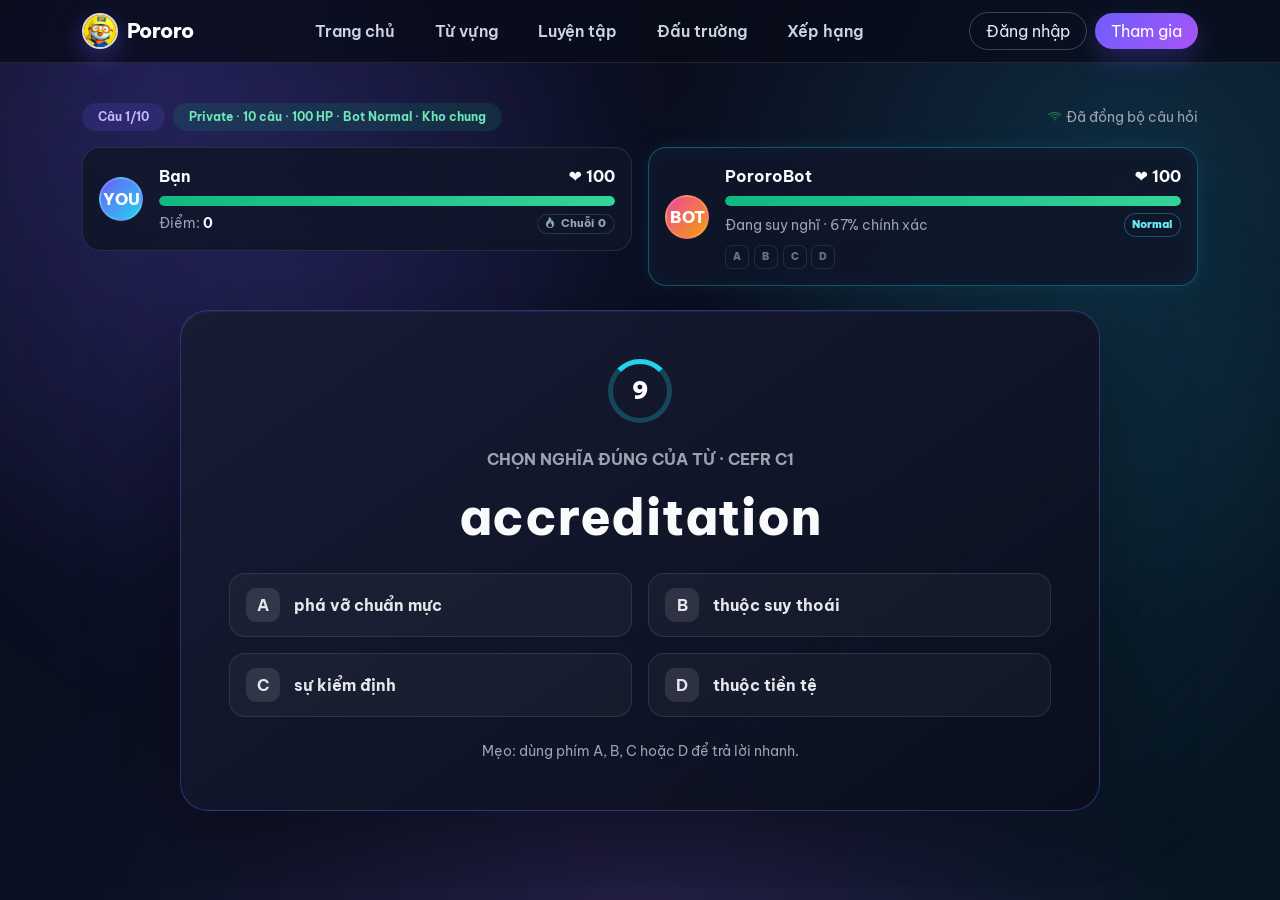
==== commit 138c4a7c: "Normalize C1 C2 data and improve practice and bot battle" ====
--- a/battle.html
+++ b/battle.html
@@ -12,7 +12,7 @@
     <div class="d-flex flex-wrap justify-content-between align-items-center gap-2 mb-3"><div class="d-flex gap-2"><span class="badge badge-soft-primary rounded-pill px-3 py-2" id="roundLabel">Câu 1/10</span><span class="badge badge-soft-success rounded-pill px-3 py-2" id="battleModeLabel">Private · 10 câu · 100 HP</span></div><span class="small text-muted-vb"><i class="bi bi-wifi me-1 text-success"></i>Đã đồng bộ câu hỏi</span></div>
     <div class="row g-3 mb-4">
       <div class="col-6"><div class="player-card d-flex align-items-center gap-3"><div class="avatar">YOU</div><div class="flex-grow-1"><div class="d-flex justify-content-between"><strong>Bạn</strong><span>❤️ <strong id="playerHpValue">100</strong></span></div><div class="hp-track mt-2"><div class="hp-bar" id="playerHp"></div></div><div class="battle-player-meta"><small class="text-muted-vb">Điểm: <strong class="text-light" id="playerScore">0</strong></small><span class="battle-streak-pill" id="playerStreakBadge"><i class="bi bi-fire"></i> Chuỗi <strong id="playerStreak">0</strong></span></div></div></div></div>
-      <div class="col-6"><div class="player-card d-flex align-items-center gap-3"><div class="avatar" style="--avatar-a:#ec4899;--avatar-b:#f59e0b">BOT</div><div class="flex-grow-1"><div class="d-flex justify-content-between"><strong>PororoBot</strong><span>❤️ <strong id="opponentHpValue">100</strong></span></div><div class="hp-track mt-2"><div class="hp-bar" id="opponentHp"></div></div><small class="text-muted-vb">Cùng chuỗi câu hỏi</small></div></div></div>
+      <div class="col-6"><div class="player-card bot-player-card d-flex align-items-center gap-3" id="botPlayerCard"><div class="avatar" style="--avatar-a:#ec4899;--avatar-b:#f59e0b">BOT</div><div class="flex-grow-1"><div class="d-flex justify-content-between"><strong>PororoBot</strong><span>❤️ <strong id="opponentHpValue">100</strong></span></div><div class="hp-track mt-2"><div class="hp-bar" id="opponentHp"></div></div><div class="battle-player-meta"><small class="bot-status text-muted-vb" id="botStatus" aria-live="polite">Đang chuẩn bị...</small><span class="battle-bot-difficulty" id="botDifficultyBadge">Normal</span></div><div class="bot-answer-track mt-2" aria-label="Đáp án của bot"><span data-bot-answer="0">A</span><span data-bot-answer="1">B</span><span data-bot-answer="2">C</span><span data-bot-answer="3">D</span></div></div></div></div>
     </div>
     <section class="question-card battle-question-card text-center mx-auto"><div class="d-flex justify-content-center"><div class="timer-ring" aria-label="Thời gian còn lại"><span id="timerLabel">10</span></div></div><p class="text-muted-vb text-uppercase fw-bold mt-4 mb-0">Chọn nghĩa đúng của từ · <span id="questionLevel">CEFR A1</span></p><h1 class="battle-word" id="battleWord">apple</h1><div class="row g-3" id="answers"></div><p class="small text-muted-vb mt-4 mb-0">Mẹo: dùng phím A, B, C hoặc D để trả lời nhanh.</p></section>
     <div class="battle-streak-fx" id="battleStreakFx" aria-live="polite" aria-atomic="true"></div>
--- a/assets/css/main.css
+++ b/assets/css/main.css
@@ -839,6 +839,106 @@
   margin-top: .45rem;
 }
 
+.bot-player-card {
+  position: relative;
+  overflow: hidden;
+  transition: border-color .25s ease, box-shadow .25s ease, transform .25s ease;
+}
+
+.bot-player-card.is-thinking {
+  border-color: rgba(34,211,238,.34);
+  box-shadow: inset 0 0 24px rgba(34,211,238,.05), 0 0 22px rgba(34,211,238,.08);
+}
+
+.bot-player-card.is-thinking .avatar {
+  animation: bot-thinking-pulse 1.2s ease-in-out infinite;
+}
+
+.bot-player-card.is-bot-correct {
+  border-color: rgba(52,211,153,.64);
+  box-shadow: inset 0 0 30px rgba(16,185,129,.12), 0 0 26px rgba(16,185,129,.18);
+  animation: bot-answer-correct .5s cubic-bezier(.2,.85,.35,1.2);
+}
+
+.bot-player-card.is-bot-wrong {
+  border-color: rgba(251,113,133,.58);
+  box-shadow: inset 0 0 28px rgba(244,63,94,.1), 0 0 22px rgba(244,63,94,.14);
+  animation: bot-answer-wrong .42s ease;
+}
+
+.bot-status {
+  min-width: 0;
+  overflow: hidden;
+  text-overflow: ellipsis;
+  white-space: nowrap;
+}
+
+.battle-bot-difficulty {
+  padding: .2rem .48rem;
+  color: #cbd5e1;
+  font-size: .66rem;
+  font-weight: 850;
+  border: 1px solid rgba(148,163,184,.24);
+  border-radius: 999px;
+  background: rgba(15,23,42,.68);
+}
+
+.battle-bot-difficulty.is-easy { color: #86efac; border-color: rgba(74,222,128,.32); }
+.battle-bot-difficulty.is-normal { color: #67e8f9; border-color: rgba(34,211,238,.34); }
+.battle-bot-difficulty.is-hard { color: #fda4af; border-color: rgba(251,113,133,.38); }
+
+.bot-answer-track {
+  display: flex;
+  gap: .3rem;
+}
+
+.bot-answer-track span {
+  display: grid;
+  width: 24px;
+  height: 24px;
+  color: #64748b;
+  font-size: .62rem;
+  font-weight: 900;
+  place-items: center;
+  border: 1px solid rgba(148,163,184,.16);
+  border-radius: 7px;
+  background: rgba(15,23,42,.52);
+  transition: color .2s ease, border-color .2s ease, background .2s ease, transform .2s ease;
+}
+
+.bot-player-card.is-thinking .bot-answer-track span {
+  animation: bot-option-scan 1.2s ease-in-out infinite;
+}
+
+.bot-player-card.is-thinking .bot-answer-track span:nth-child(2) { animation-delay: .12s; }
+.bot-player-card.is-thinking .bot-answer-track span:nth-child(3) { animation-delay: .24s; }
+.bot-player-card.is-thinking .bot-answer-track span:nth-child(4) { animation-delay: .36s; }
+
+.bot-answer-track span.is-selected {
+  color: #fff;
+  transform: translateY(-2px) scale(1.08);
+}
+
+.bot-answer-track span.is-correct { border-color: #34d399; background: rgba(16,185,129,.34); }
+.bot-answer-track span.is-wrong { border-color: #fb7185; background: rgba(244,63,94,.3); }
+
+@keyframes bot-thinking-pulse {
+  50% { transform: scale(1.07); box-shadow: 0 0 22px rgba(34,211,238,.3); }
+}
+
+@keyframes bot-option-scan {
+  35% { color: #67e8f9; border-color: rgba(34,211,238,.5); transform: translateY(-2px); }
+}
+
+@keyframes bot-answer-correct {
+  45% { transform: translateY(-3px) scale(1.01); }
+}
+
+@keyframes bot-answer-wrong {
+  25%, 75% { transform: translateX(-4px); }
+  50% { transform: translateX(4px); }
+}
+
 .battle-streak-pill {
   display: inline-flex;
   gap: .28rem;
@@ -1229,6 +1329,35 @@
   font-size: .72rem;
   font-weight: 750;
   border-top: 1px solid rgba(255,255,255,.08);
+}
+
+.practice-resume-section {
+  padding: 0 0 1.5rem;
+}
+
+.practice-resume-card {
+  display: flex;
+  gap: 1rem;
+  align-items: center;
+  padding: 1.2rem 1.35rem;
+  border: 1px solid rgba(34,211,238,.28);
+  border-radius: 20px;
+  background:
+    radial-gradient(circle at 8% 20%, rgba(34,211,238,.13), transparent 34%),
+    linear-gradient(145deg, rgba(21,29,53,.96), rgba(11,16,31,.94));
+  box-shadow: 0 18px 44px rgba(0,0,0,.22);
+}
+
+.practice-resume-icon {
+  display: grid;
+  width: 52px;
+  height: 52px;
+  flex: 0 0 auto;
+  color: #67e8f9;
+  font-size: 1.45rem;
+  place-items: center;
+  border-radius: 16px;
+  background: rgba(34,211,238,.12);
 }
 
 .practice-topic-grid {
@@ -1849,6 +1978,7 @@
   .battle-question-card .answer-btn { min-height: 58px; }
   .battle-streak-fx { top: 34%; }
   .practice-level-grid { grid-template-columns: 1fr; }
+  .practice-resume-card { align-items: flex-start; flex-direction: column; }
   .practice-section-heading { align-items: flex-start; flex-direction: column; }
   .practice-topic-heading { margin-top: 3.5rem; }
   .practice-topic-grid { grid-template-columns: 1fr; }
@@ -1871,6 +2001,9 @@
   .battle-question-card .battle-word,
   .battle-question-card .answer-btn,
   .battle-streak-pill,
+  .bot-player-card,
+  .bot-player-card .avatar,
+  .bot-answer-track span,
   .practice-feedback:not(.d-none),
   .practice-feedback:not(.d-none) .practice-feedback-heading i {
     animation: none !important;
